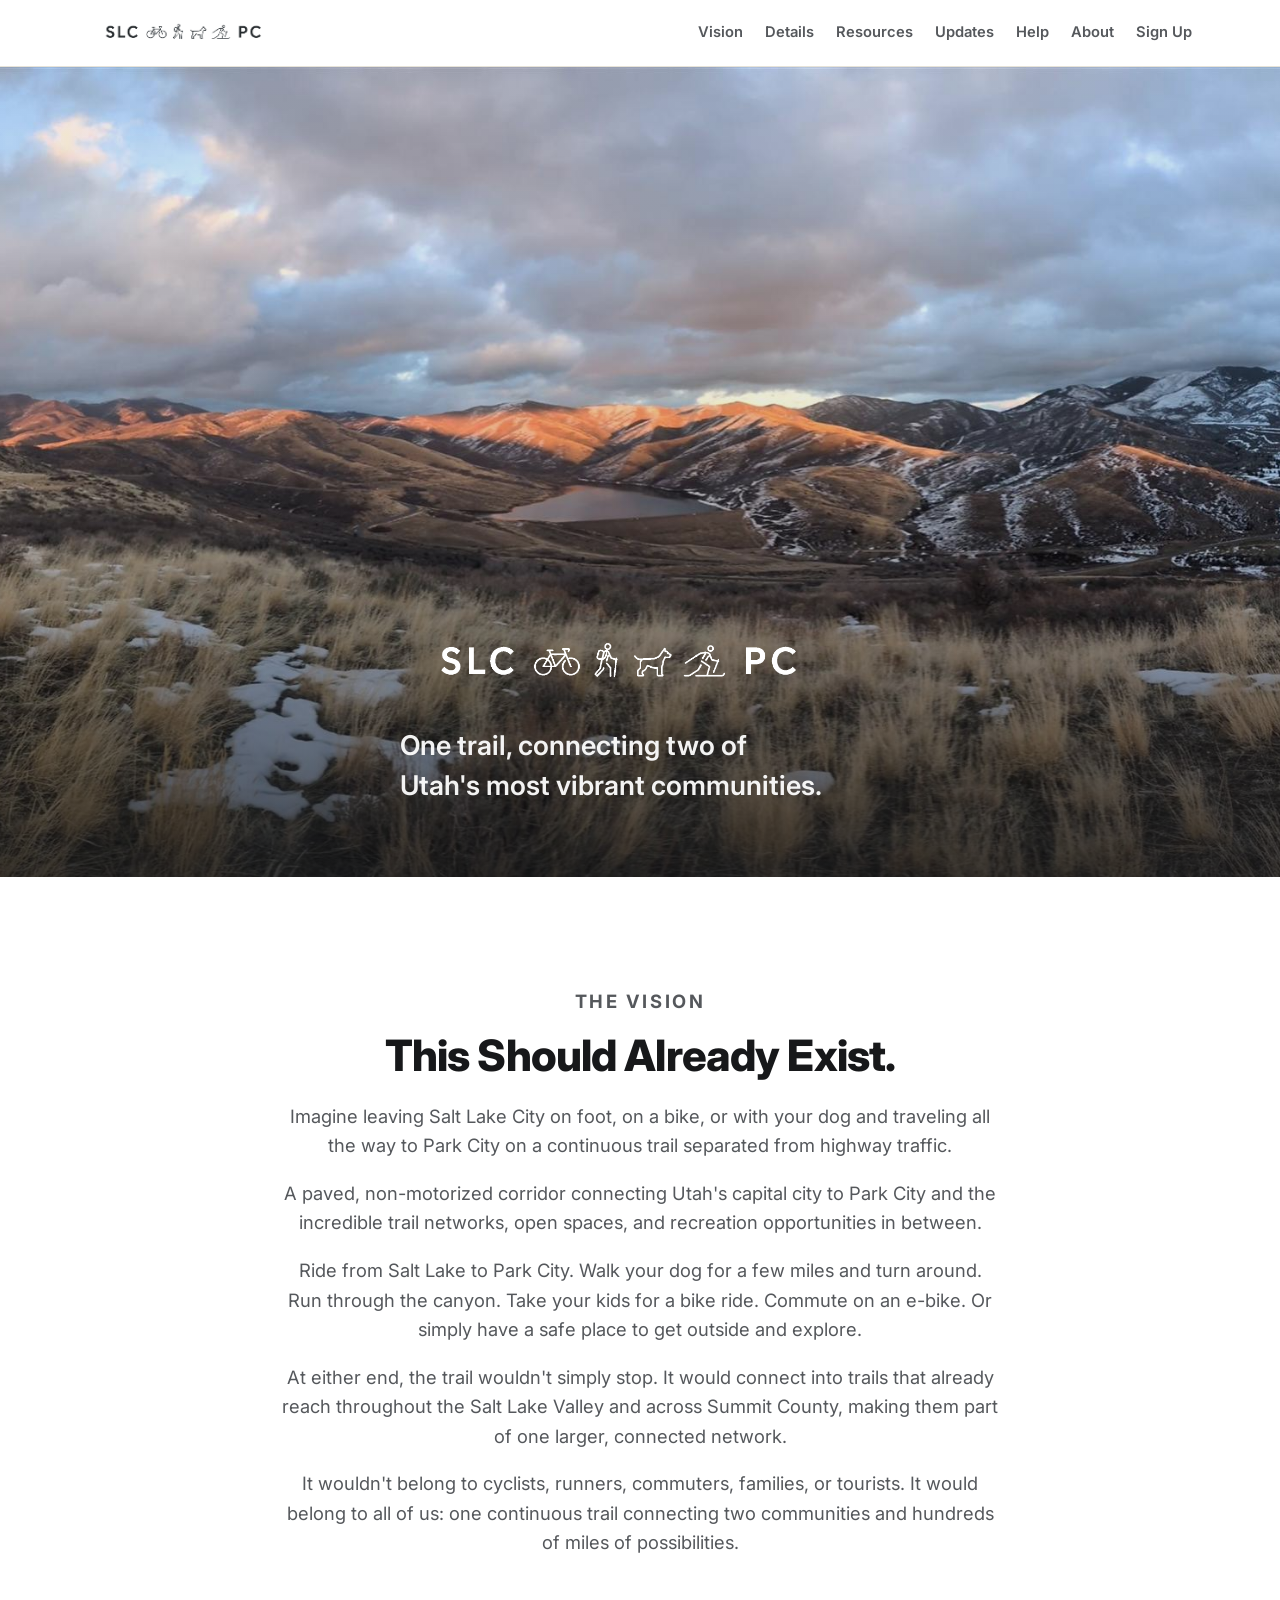
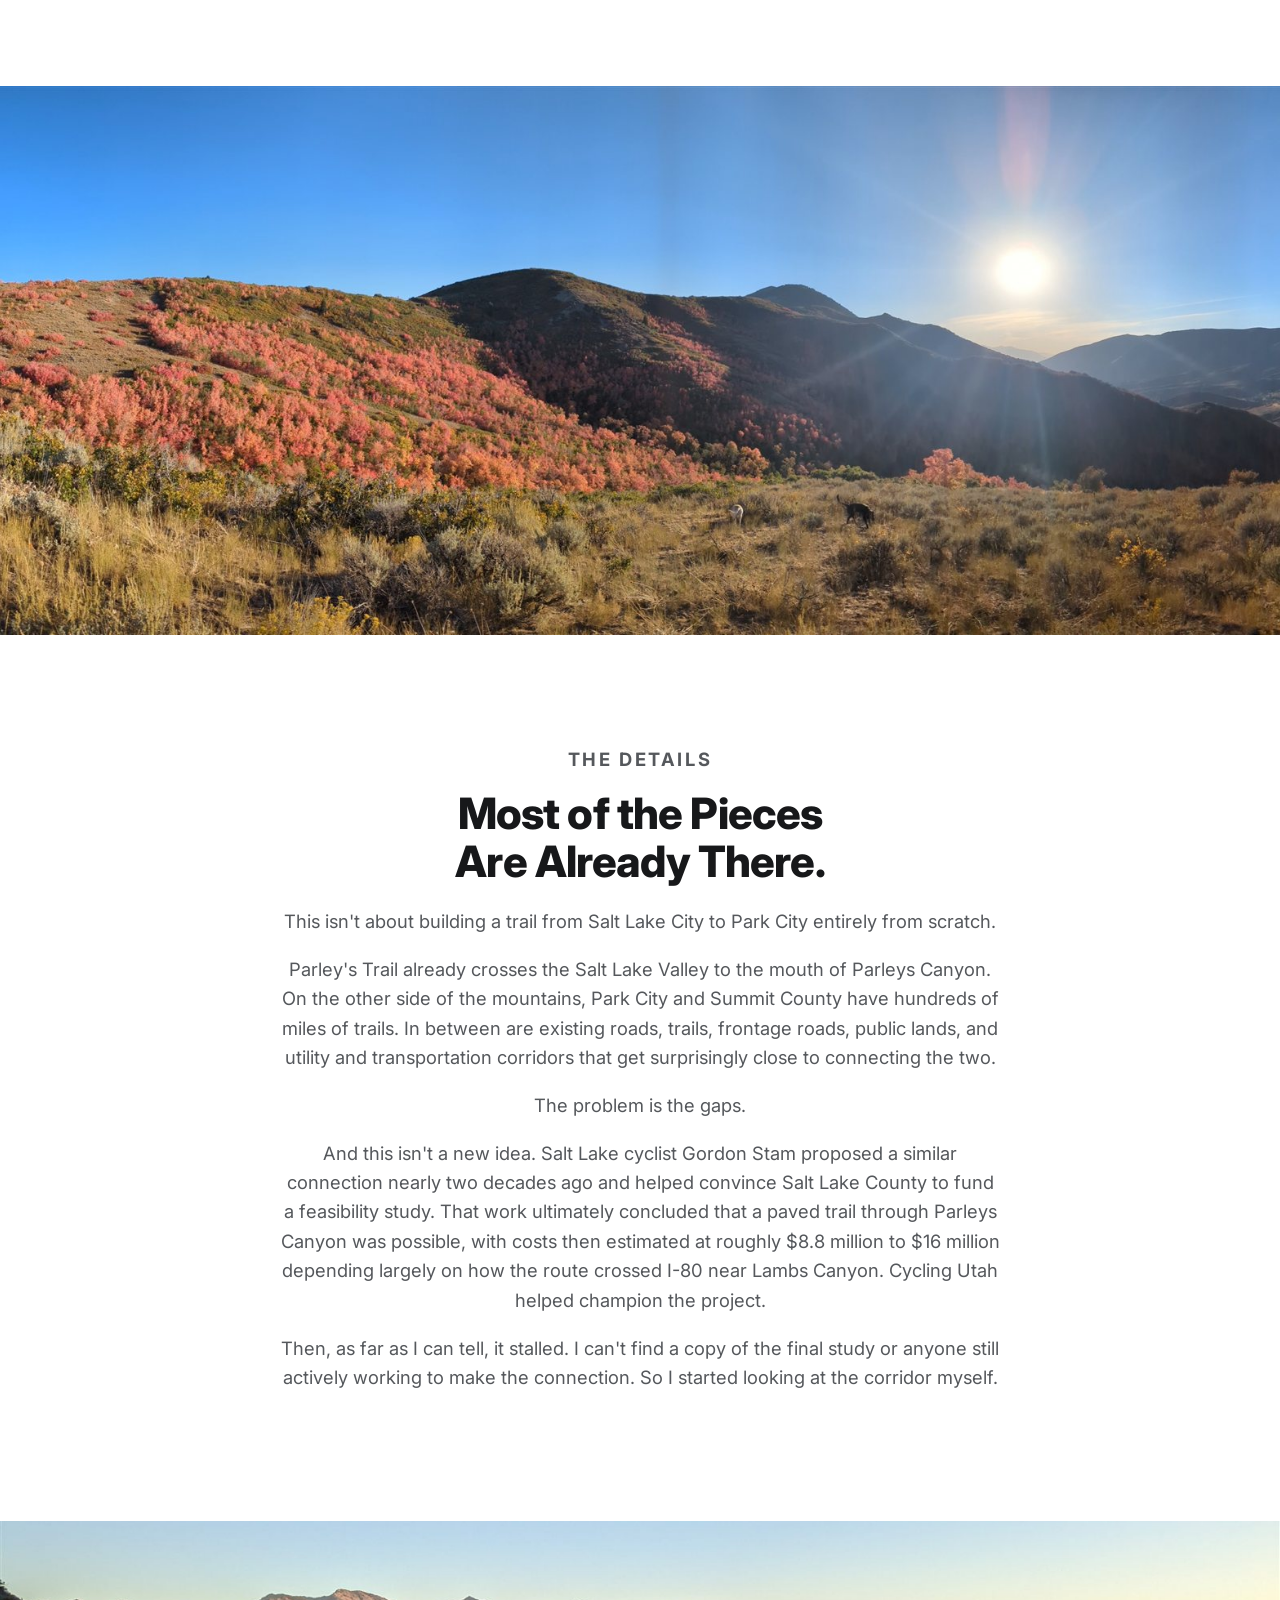
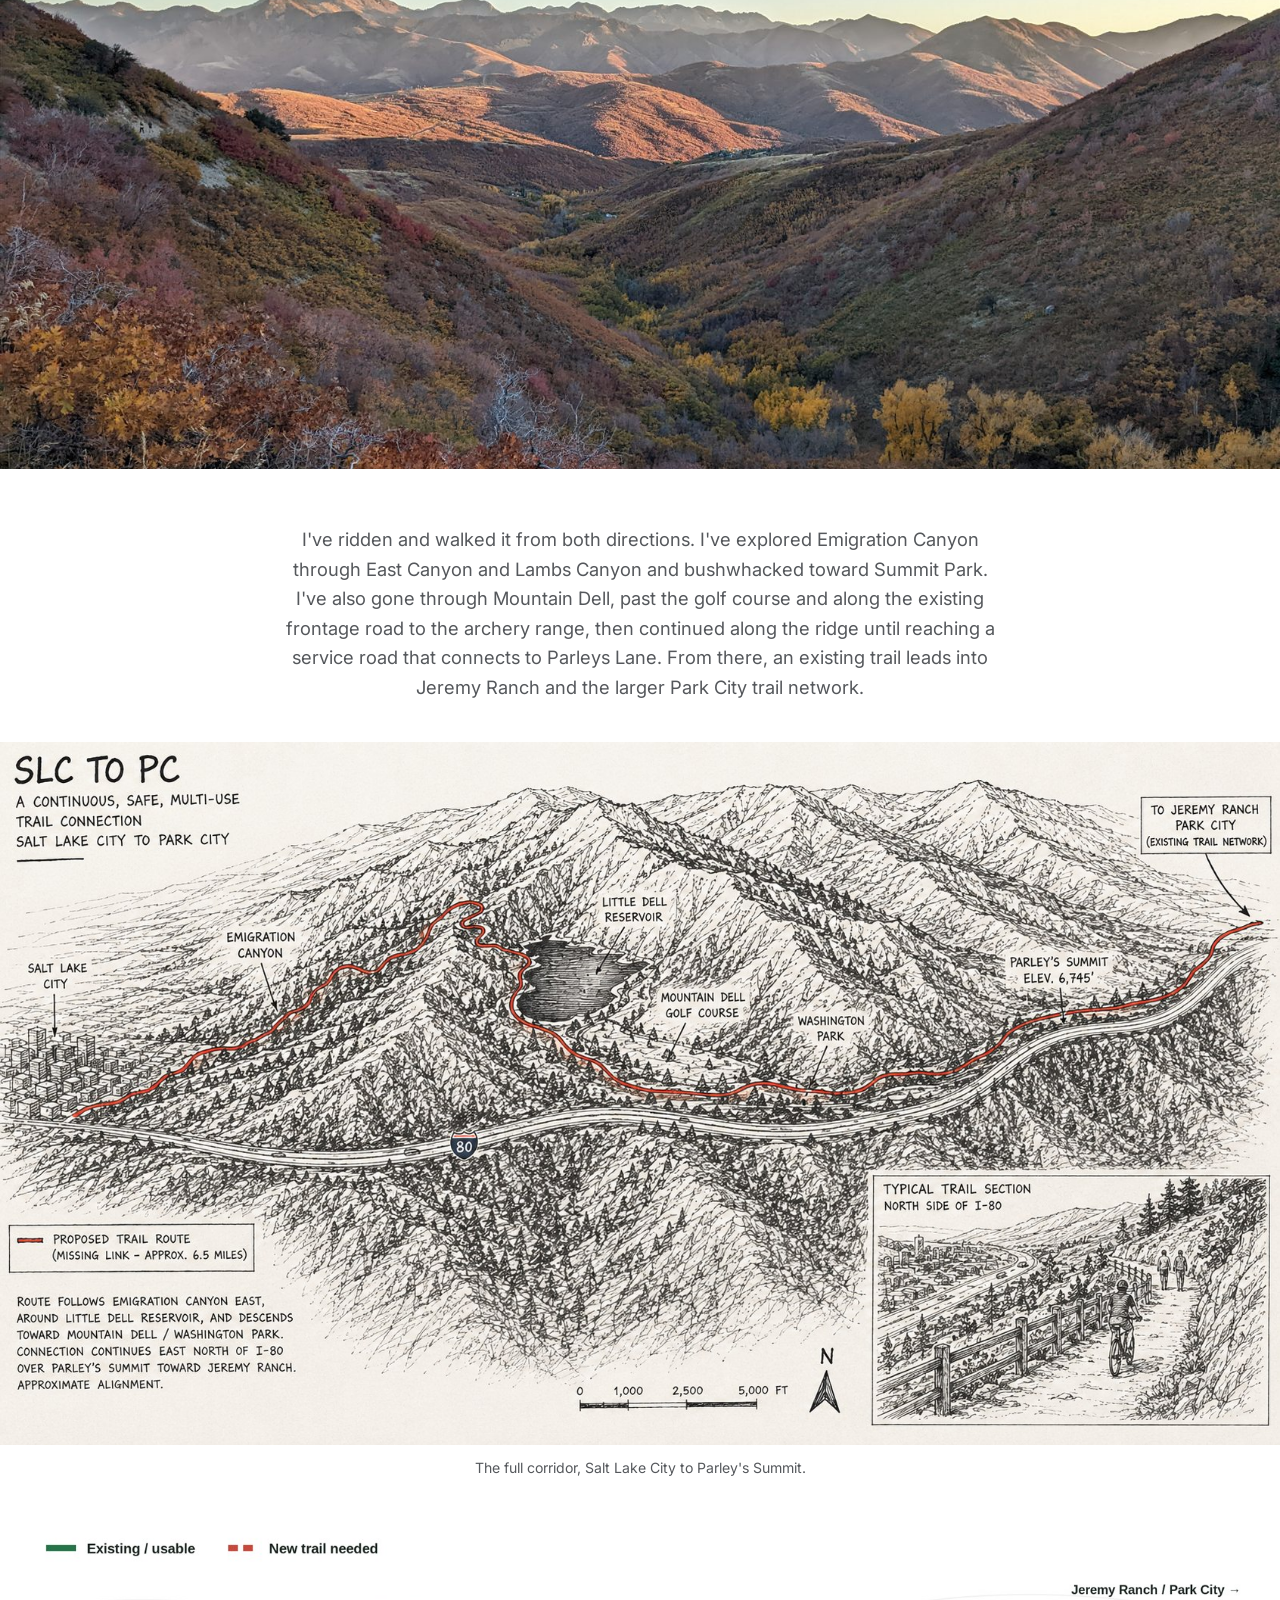
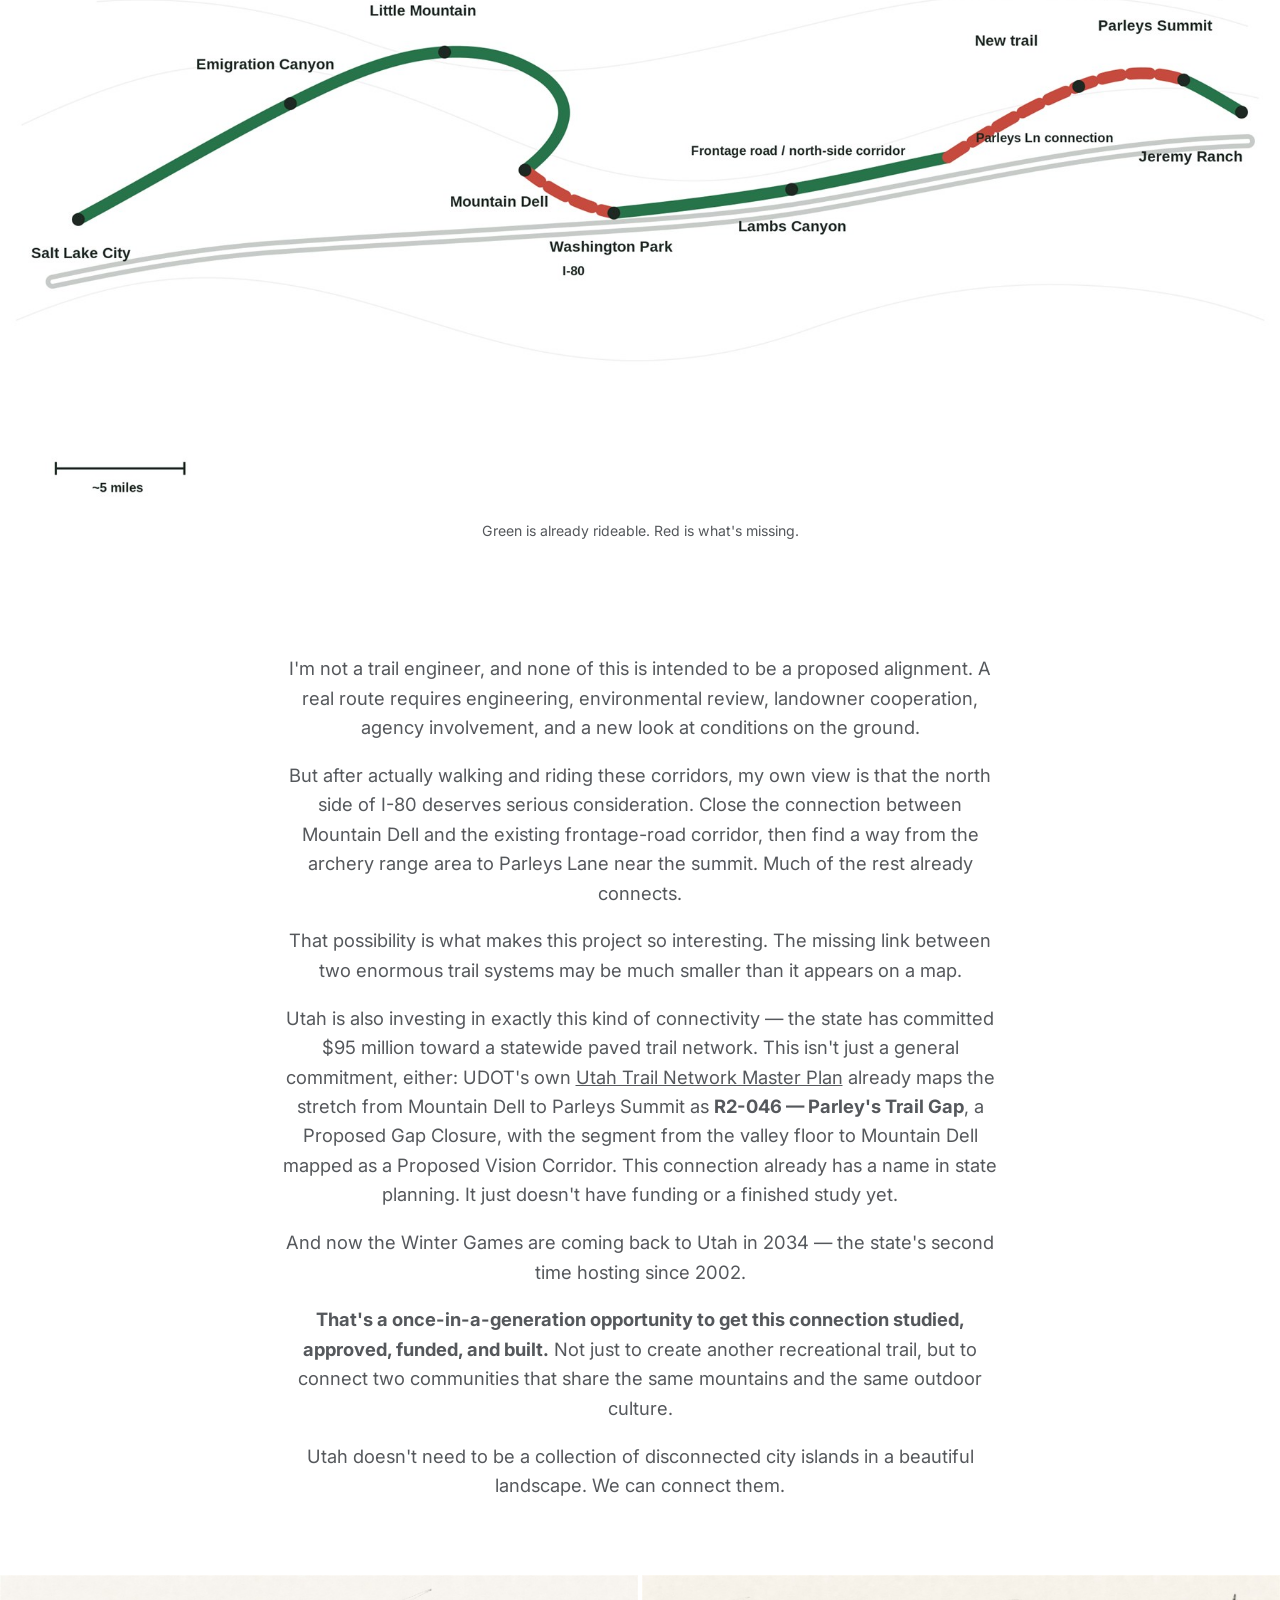
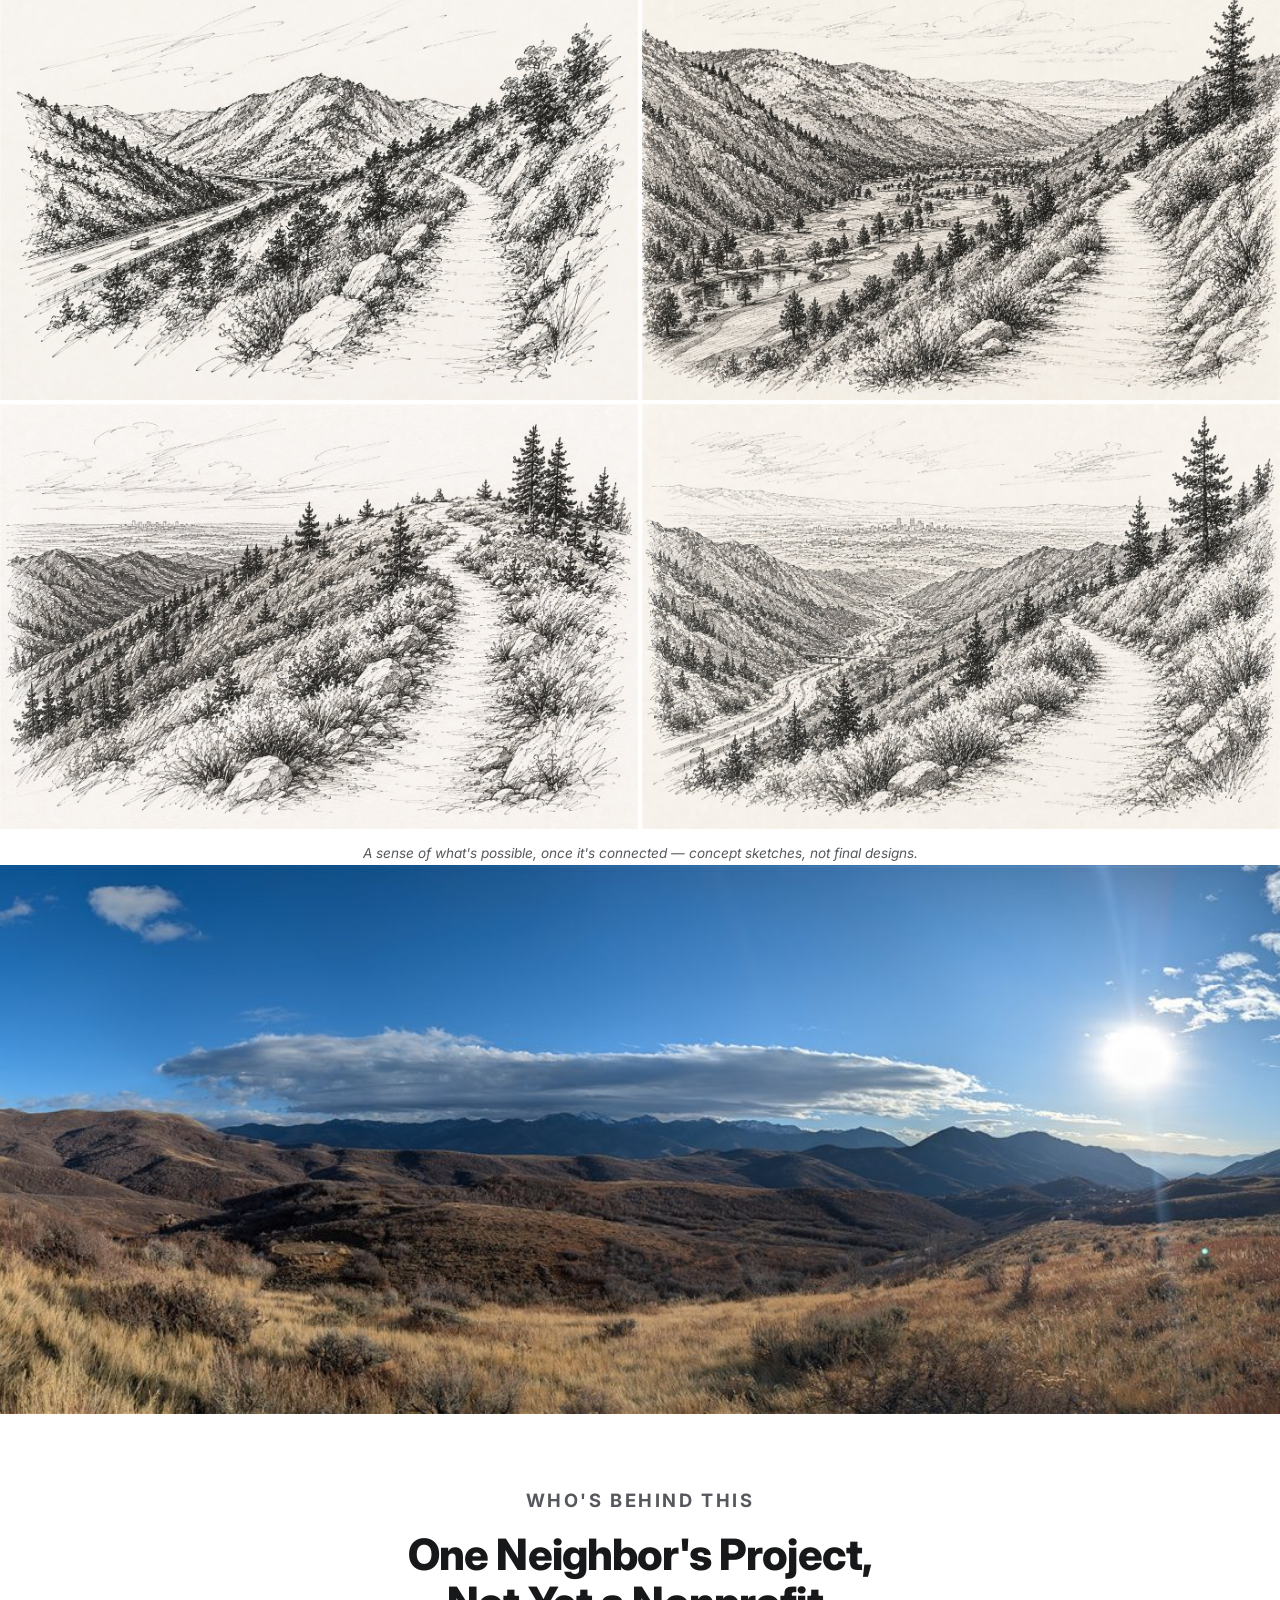
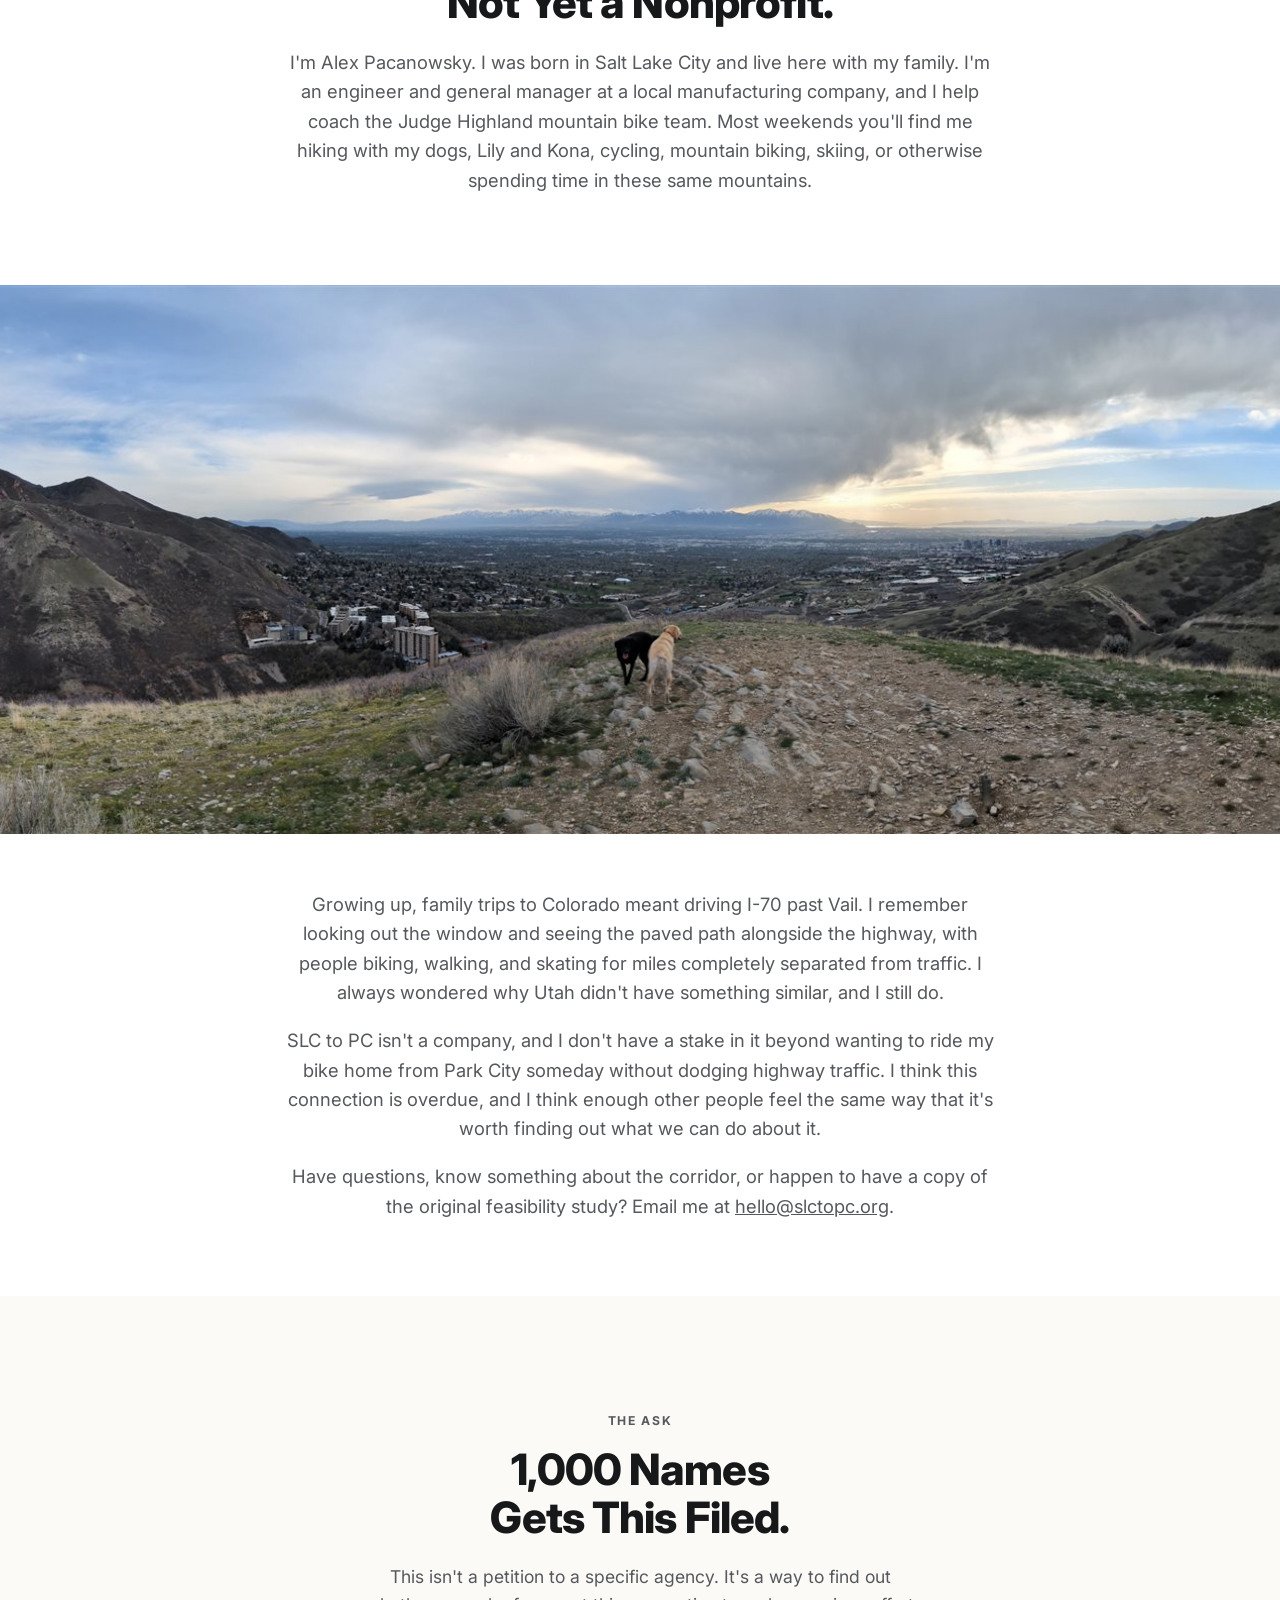
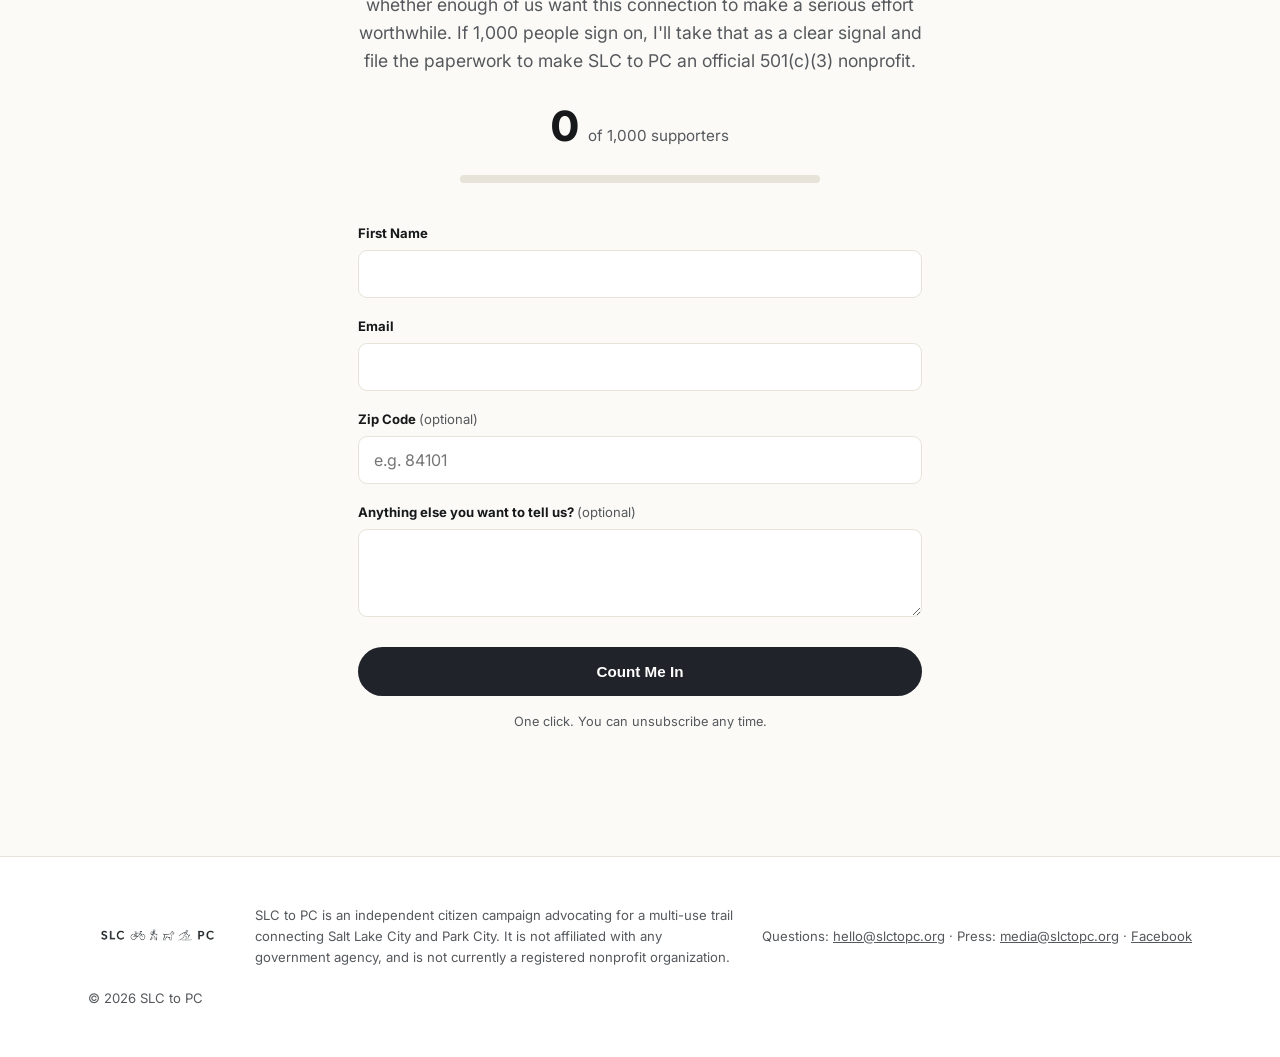
==== index.html @ 52673d56 "Add Resources, Updates, and How to Help pages; reference R2-046 gap closure Adds dedicated pages for" ====
<!DOCTYPE html>
<html lang="en">
<head>
<meta charset="UTF-8">
<meta name="viewport" content="width=device-width, initial-scale=1.0">
<title>SLC to PC | One Trail, Salt Lake to Park City</title>
<meta name="description" content="A citizen campaign for a continuous, non-motorized multi-use trail connecting Salt Lake City to Park City through the Wasatch. Sign on to show your support.">
<link rel="preconnect" href="https://fonts.googleapis.com">
<link rel="preconnect" href="https://fonts.gstatic.com" crossorigin>
<link href="https://fonts.googleapis.com/css2?family=Inter:wght@400;500;600;700;800;900&display=swap" rel="stylesheet">
<link rel="stylesheet" href="style.css">
<link rel="preload" as="image" href="assets/hero/hero-1.jpg">
</head>
<body>

<header class="site-header">
  <div class="container header-inner">
    <a class="brand-mark" href="#top">
      <img src="assets/brand/wordmark.png" alt="SLC to PC">
    </a>
    <nav class="main-nav">
      <a href="#vision">Vision</a>
      <a href="#details">Details</a>
      <a href="resources/">Resources</a>
      <a href="updates/">Updates</a>
      <a href="how-to-help/">Help</a>
      <a href="#about">About</a>
      <a href="#signup">Sign Up</a>
    </nav>
  </div>
</header>

<section class="hero" id="top">
  <div class="hero-bg" style="background-image:url('assets/hero/hero-1.jpg');" aria-hidden="true"></div>
  <div class="hero-scrim"></div>
  <div class="container hero-inner">
    <img class="hero-logo" src="assets/brand/wordmark-white.png" alt="SLC to PC">
    <h1>One trail, connecting two of Utah's most vibrant communities.</h1>
  </div>
</section>

<section class="section" id="vision">
  <div class="container">
    <div class="vision-copy">
      <p class="kicker text-center">The Vision</p>
      <h2>This Should Already Exist.</h2>
      <p>
        Imagine leaving Salt Lake City on foot, on a bike, or with your dog and traveling all the way to Park
        City on a continuous trail separated from highway traffic.
      </p>
      <p>
        A paved, non-motorized corridor connecting Utah's capital city to Park City and the incredible trail
        networks, open spaces, and recreation opportunities in between.
      </p>
      <p>
        Ride from Salt Lake to Park City. Walk your dog for a few miles and turn around. Run through the
        canyon. Take your kids for a bike ride. Commute on an e-bike. Or simply have a safe place to get
        outside and explore.
      </p>
      <p>
        At either end, the trail wouldn't simply stop. It would connect into trails that already reach
        throughout the Salt Lake Valley and across Summit County, making them part of one larger, connected
        network.
      </p>
      <p>
        It wouldn't belong to cyclists, runners, commuters, families, or tourists. It would belong to all of
        us: one continuous trail connecting two communities and hundreds of miles of possibilities.
      </p>
    </div>
  </div>
</section>

<div class="photo-break">
  <img loading="lazy" src="assets/hero/hero-2.jpg" alt="Autumn scrub oak lighting up a Wasatch ridge, dogs on the trail">
</div>

<section class="section" id="details">
  <div class="container">
    <div class="vision-copy">
      <p class="kicker text-center">The Details</p>
      <h2>Most of the Pieces Are Already There.</h2>
      <p>
        This isn't about building a trail from Salt Lake City to Park City entirely from scratch.
      </p>
      <p>
        Parley's Trail already crosses the Salt Lake Valley to the mouth of Parleys Canyon. On the other side
        of the mountains, Park City and Summit County have hundreds of miles of trails. In between are
        existing roads, trails, frontage roads, public lands, and utility and transportation corridors that
        get surprisingly close to connecting the two.
      </p>
      <p>
        The problem is the gaps.
      </p>
      <p>
        And this isn't a new idea. Salt Lake cyclist Gordon Stam proposed a similar connection nearly two
        decades ago and helped convince Salt Lake County to fund a feasibility study. That work ultimately
        concluded that a paved trail through Parleys Canyon was possible, with costs then estimated at roughly
        $8.8 million to $16 million depending largely on how the route crossed I-80 near Lambs Canyon. Cycling
        Utah helped champion the project.
      </p>
      <p>
        Then, as far as I can tell, it stalled. I can't find a copy of the final study or anyone still
        actively working to make the connection. So I started looking at the corridor myself.
      </p>
    </div>
  </div>
</section>

<div class="photo-break">
  <img loading="lazy" src="assets/gallery/gallery-2.jpg" alt="Golden-hour view down a Wasatch Back valley with hikers visible on a distant ridge trail">
</div>

<div class="essay-block">
  <div class="container">
    <div class="vision-copy">
      <p>
        I've ridden and walked it from both directions. I've explored Emigration Canyon through East Canyon
        and Lambs Canyon and bushwhacked toward Summit Park. I've also gone through Mountain Dell, past the
        golf course and along the existing frontage road to the archery range, then continued along the ridge
        until reaching a service road that connects to Parleys Lane. From there, an existing trail leads into
        Jeremy Ranch and the larger Park City trail network.
      </p>
    </div>
  </div>
  <figure class="map-figure">
    <img loading="lazy" src="assets/maps/map-overview.jpg" alt="Illustrated map of the SLC to Park City trail corridor, from Salt Lake City through Emigration Canyon, Little Dell Reservoir, and Mountain Dell to Parley's Summit">
    <figcaption>The full corridor, Salt Lake City to Parley's Summit.</figcaption>
  </figure>
  <figure class="map-figure">
    <img loading="lazy" src="assets/maps/map-route.jpg" alt="Simplified route map showing existing usable trail in green and the missing trail sections in red, from Mountain Dell through Washington Park and Lambs Canyon to the Parleys Lane connection near Jeremy Ranch">
    <figcaption>Green is already rideable. Red is what's missing.</figcaption>
  </figure>
</div>

<div class="essay-block">
  <div class="container">
    <div class="vision-copy">
      <p>
        I'm not a trail engineer, and none of this is intended to be a proposed alignment. A real route
        requires engineering, environmental review, landowner cooperation, agency involvement, and a new look
        at conditions on the ground.
      </p>
      <p>
        But after actually walking and riding these corridors, my own view is that the north side of I-80
        deserves serious consideration. Close the connection between Mountain Dell and the existing
        frontage-road corridor, then find a way from the archery range area to Parleys Lane near the summit.
        Much of the rest already connects.
      </p>
      <p>
        That possibility is what makes this project so interesting. The missing link between two enormous
        trail systems may be much smaller than it appears on a map.
      </p>
      <p>
        Utah is also investing in exactly this kind of connectivity — the state has committed $95 million
        toward a statewide paved trail network. This isn't just a general commitment, either: UDOT's own
        <a href="resources/">Utah Trail Network Master Plan</a> already maps the stretch from Mountain Dell to
        Parleys Summit as <strong>R2-046 — Parley's Trail Gap</strong>, a Proposed Gap Closure, with the segment
        from the valley floor to Mountain Dell mapped as a Proposed Vision Corridor. This connection already has
        a name in state planning. It just doesn't have funding or a finished study yet.
      </p>
      <p>
        And now the Winter Games are coming back to Utah in 2034 — the state's second time hosting since 2002.
      </p>
      <p>
        <strong>That's a once-in-a-generation opportunity to get this connection studied, approved, funded,
        and built.</strong> Not just to create another recreational trail, but to connect two communities that
        share the same mountains and the same outdoor culture.
      </p>
      <p>
        Utah doesn't need to be a collection of disconnected city islands in a beautiful landscape. We can
        connect them.
      </p>
    </div>
  </div>
</div>

<div class="vision-grid">
  <div class="vision-grid-item">
    <img loading="lazy" src="assets/vision/vision-1.jpg" alt="Illustrated concept sketch of a trail winding above the Parleys Canyon highway corridor">
  </div>
  <div class="vision-grid-item">
    <img loading="lazy" src="assets/vision/vision-2.jpg" alt="Illustrated concept sketch of a trail overlooking a meandering mountain valley">
  </div>
  <div class="vision-grid-item">
    <img loading="lazy" src="assets/vision/vision-3.jpg" alt="Illustrated concept sketch of a ridge trail with a trail cairn and the Salt Lake City skyline in the distance">
  </div>
  <div class="vision-grid-item">
    <img loading="lazy" src="assets/vision/vision-4.jpg" alt="Illustrated concept sketch of a trail descending toward the Salt Lake valley and highway below">
  </div>
</div>
<p class="grid-caption">A sense of what's possible, once it's connected — concept sketches, not final designs.</p>

<div class="photo-break">
  <img loading="lazy" src="assets/hero/hero-4.jpg" alt="Bright panorama of a sunlit desert ridge in the Wasatch Back">
</div>

<section class="section section-tight" id="about">
  <div class="container">
    <div class="vision-copy">
      <p class="kicker text-center">Who's Behind This</p>
      <h2>One Neighbor's Project, Not Yet a Nonprofit.</h2>
      <p>
        I'm Alex Pacanowsky. I was born in Salt Lake City and live here with my family. I'm an engineer and
        general manager at a local manufacturing company, and I help coach the Judge Highland mountain bike
        team. Most weekends you'll find me hiking with my dogs, Lily and Kona, cycling, mountain biking,
        skiing, or otherwise spending time in these same mountains.
      </p>
    </div>
  </div>
</section>

<div class="photo-break">
  <img loading="lazy" src="assets/hero/hero-3.jpg" alt="Alex hiking a Salt Lake valley overlook with his two dogs, Lily and Kona">
</div>

<div class="essay-block">
  <div class="container">
    <div class="vision-copy">
      <p>
        Growing up, family trips to Colorado meant driving I-70 past Vail. I remember looking out the window
        and seeing the paved path alongside the highway, with people biking, walking, and skating for miles
        completely separated from traffic. I always wondered why Utah didn't have something similar, and I
        still do.
      </p>
      <p>
        SLC to PC isn't a company, and I don't have a stake in it beyond wanting to ride my bike home from
        Park City someday without dodging highway traffic. I think this connection is overdue, and I think
        enough other people feel the same way that it's worth finding out what we can do about it.
      </p>
      <p>
        Have questions, know something about the corridor, or happen to have a copy of the original
        feasibility study? Email me at
        <a href="mailto:hello@slctopc.org">hello@slctopc.org</a>.
      </p>
    </div>
  </div>
</div>

<section class="section signup-section" id="signup">
  <div class="container signup-inner">
    <p class="kicker text-center">The Ask</p>
    <h2>1,000 Names Gets This Filed.</h2>
    <p class="section-intro text-center">
      This isn't a petition to a specific agency. It's a way to find out whether enough of us want this
      connection to make a serious effort worthwhile. If 1,000 people sign on, I'll take that as a clear
      signal and file the paperwork to make SLC to PC an official 501(c)(3) nonprofit.
    </p>
    <div class="counter-block">
      <div class="counter-row">
        <span class="counter-number" id="supporterCount">0</span>
        <span class="counter-of">of 1,000 supporters</span>
      </div>
      <div class="progress-track">
        <div class="progress-fill" id="supporterProgress" style="width: 0%;"></div>
      </div>
    </div>

    <form class="signup-form" id="signupForm">
      <div id="signupFormFields">
        <div class="form-field">
          <label for="su-first">First Name</label>
          <input type="text" id="su-first" name="first_name" required>
        </div>
        <div class="form-field">
          <label for="su-email">Email</label>
          <input type="email" id="su-email" name="email" required>
        </div>
        <div class="form-field">
          <label for="su-zip">Zip Code <span style="font-weight:400;color:var(--ink-soft);">(optional)</span></label>
          <input type="text" id="su-zip" name="zip" inputmode="numeric" placeholder="e.g. 84101">
        </div>
        <div class="form-field">
          <label for="su-notes">Anything else you want to tell us? <span style="font-weight:400;color:var(--ink-soft);">(optional)</span></label>
          <textarea id="su-notes" name="notes" rows="3"></textarea>
        </div>
        <button type="submit" class="btn btn-primary signup-submit">Count Me In</button>
        <p class="form-microcopy">One click. You can unsubscribe any time.</p>
      </div>

      <div class="signup-success" id="signupSuccess">
        <svg viewBox="0 0 24 24" fill="none" stroke="currentColor" stroke-width="1.6" stroke-linecap="round" stroke-linejoin="round"><circle cx="12" cy="12" r="9.25"/><path d="M8 12.4l2.6 2.6 5.6-5.6"/></svg>
        <h3>You're counted in.</h3>
        <p>Thanks for backing this. We'll keep you posted as this moves forward.</p>
      </div>
    </form>
  </div>
</section>

<footer class="site-footer">
  <div class="container footer-inner">
    <img src="assets/brand/wordmark.png" alt="SLC to PC">
    <p class="footer-note">
      SLC to PC is an independent citizen campaign advocating for a multi-use trail connecting Salt Lake City
      and Park City. It is not affiliated with any government agency, and is not currently a registered
      nonprofit organization.
    </p>
    <p class="footer-note">
      Questions: <a href="mailto:hello@slctopc.org">hello@slctopc.org</a> &middot;
      Press: <a href="mailto:media@slctopc.org">media@slctopc.org</a> &middot;
      <a href="https://www.facebook.com/profile.php?id=61593355064266" target="_blank" rel="noopener">Facebook</a>
    </p>
    <p class="footer-note">&copy; <span id="year"></span> SLC to PC</p>
  </div>
</footer>

<script src="script.js"></script>
</body>
</html>
---- style.css ----
:root {
  --charcoal: #20242a;
  --olive: #4b5a33;
  --slate: #4c6478;
  --rust: #c1502c;
  --tan: #c9a876;
  --white: #ffffff;
  --paper: #fbfaf7;
  --border: #e7e3d8;
  --ink: #17181a;
  --ink-soft: #55585c;
}

* { box-sizing: border-box; }

body {
  margin: 0;
  font-family: "Inter", -apple-system, BlinkMacSystemFont, "Segoe UI", Roboto, Helvetica, Arial, sans-serif;
  color: var(--ink);
  background: var(--white);
  line-height: 1.6;
  -webkit-font-smoothing: antialiased;
  font-size: 17px;
}

.container { max-width: 1160px; margin: 0 auto; padding: 0 28px; }
.container-narrow { max-width: 760px; margin: 0 auto; padding: 0 28px; }

h1, h2, h3 {
  font-family: inherit;
  font-weight: 800;
  line-height: 1.1;
  letter-spacing: -0.02em;
  color: var(--ink);
  margin: 0 0 0.5em;
  text-wrap: balance;
}
h2 { font-size: clamp(1.9rem, 3.6vw, 2.7rem); }
p { margin: 0 0 1em; color: var(--ink-soft); }
a { color: inherit; }

.kicker {
  display: inline-flex; align-items: center; gap: 10px;
  text-transform: uppercase; letter-spacing: 0.14em; font-size: 0.76rem; font-weight: 700;
  color: var(--ink-soft); margin: 0 0 16px;
}

.section { padding: 110px 0; }
.section-tight { padding: 72px 0; }
.section-intro { color: var(--ink-soft); max-width: 620px; font-size: 1.1rem; }
.text-center { text-align: center; margin-left: auto; margin-right: auto; }

.btn {
  display: inline-flex; align-items: center; gap: 8px;
  padding: 16px 32px; border-radius: 999px;
  font-weight: 700; font-size: 0.95rem;
  text-decoration: none; border: none; cursor: pointer;
  transition: transform 0.2s ease, background 0.2s ease;
}
.btn-primary { background: var(--charcoal); color: #fff; }
.btn-primary:hover { background: #000; transform: translateY(-2px); }
.btn-outline { background: transparent; color: var(--ink); border: 1.5px solid var(--ink); }
.btn-outline:hover { background: var(--ink); color: #fff; }
.btn-sm { padding: 11px 22px; font-size: 0.85rem; }

/* ---------- Header ---------- */
.site-header {
  position: sticky; top: 0; z-index: 100;
  background: rgba(255,255,255,0.94);
  backdrop-filter: blur(10px);
  border-bottom: 1px solid var(--border);
}
.header-inner { display: flex; align-items: center; justify-content: space-between; flex-wrap: wrap; row-gap: 8px; padding-top: 18px; padding-bottom: 18px; gap: 24px; }
.brand-mark img { height: 30px; width: auto; display: block; }
.main-nav { display: flex; align-items: center; flex-wrap: wrap; gap: 22px; font-size: 0.92rem; font-weight: 600; }
.main-nav a { text-decoration: none; color: var(--ink-soft); }
.main-nav a:hover, .main-nav a.is-active { color: var(--ink); }

/* ---------- Hero ---------- */
.hero {
  position: relative;
  min-height: 90vh;
  display: flex;
  align-items: flex-end;
  overflow: hidden;
  isolation: isolate;
  background: var(--charcoal);
  color: #fff;
  padding-bottom: 72px;
}
.hero-bg {
  position: absolute; inset: 0; z-index: -2;
  background-size: cover; background-position: center;
}
.hero-scrim {
  position: absolute; inset: 0; z-index: -1;
  background: linear-gradient(180deg, rgba(23,24,26,0.05) 0%, rgba(23,24,26,0.1) 55%, rgba(23,24,26,0.72) 100%);
}
.hero-inner { position: relative; max-width: 640px; }
.hero-logo { display: block; width: min(440px, 78vw); height: auto; margin: 0 0 28px; }
.hero h1 {
  color: rgba(255,255,255,0.94); font-weight: 600; letter-spacing: 0;
  font-size: clamp(1.25rem, 3vw, 1.7rem); line-height: 1.45; max-width: 480px; margin: 0;
}

/* ---------- Vision / essay copy (plain text, no boxes) ---------- */
.vision-copy { max-width: 720px; margin: 0 auto; text-align: center; }
.vision-copy p { font-size: 1.15rem; color: var(--ink-soft); }
.essay-block { padding: 56px 0; }

/* ---------- Full-bleed photo break ---------- */
.photo-break { width: 100%; aspect-ratio: 21 / 9; overflow: hidden; }
.photo-break img { width: 100%; height: 100%; object-fit: cover; display: block; }

/* ---------- Signup ---------- */
.signup-section { background: var(--paper); }
.signup-inner { max-width: 620px; margin: 0 auto; text-align: center; }
.counter-block { margin: 8px 0 40px; }
.counter-row { display: flex; align-items: baseline; justify-content: center; gap: 10px; }
.counter-number { font-size: 2.6rem; font-weight: 800; color: var(--ink); letter-spacing: -0.02em; }
.counter-of { color: var(--ink-soft); font-size: 0.95rem; }
.progress-track {
  max-width: 360px; height: 8px; margin: 16px auto 0;
  background: var(--border); border-radius: 999px; overflow: hidden;
}
.progress-fill { height: 100%; background: var(--charcoal); border-radius: 999px; transition: width 0.6s ease; }

.signup-form { text-align: left; margin-top: 40px; }
.form-field { display: flex; flex-direction: column; margin-bottom: 18px; }
.form-field label { font-size: 0.82rem; font-weight: 700; color: var(--ink); margin-bottom: 6px; }
.form-field input, .form-field select, .form-field textarea {
  border: 1.5px solid var(--border); border-radius: 9px; padding: 13px 15px;
  font-size: 1rem; font-family: inherit; background: #fff; color: var(--ink);
}
.form-field textarea { resize: vertical; }
.form-field input:focus, .form-field select:focus, .form-field textarea:focus { outline: none; border-color: var(--ink); }

.signup-submit { width: 100%; justify-content: center; margin-top: 12px; }
.form-microcopy { margin-top: 16px; font-size: 0.8rem; color: var(--ink-soft); text-align: center; }

.signup-success { display: none; text-align: center; padding: 30px 0; }
.signup-success.is-visible { display: block; }
.signup-success svg { width: 46px; height: 46px; color: var(--ink); margin-bottom: 16px; }

/* ---------- Map figures (full-bleed, matches photo-break) ---------- */
.map-figure { width: 100%; margin: 40px 0 0; }
.map-figure img { width: 100%; height: auto; display: block; }
.map-figure figcaption {
  margin-top: 12px; padding: 0 28px; max-width: 700px; margin-left: auto; margin-right: auto;
  font-size: 0.88rem; color: var(--ink-soft); text-align: center;
}
.map-figure + .map-figure { margin-top: 48px; }

/* ---------- Vision sketch grid ---------- */
.vision-grid {
  display: grid; grid-template-columns: 1fr 1fr;
  gap: 4px;
}
.vision-grid-item { aspect-ratio: 3 / 2; overflow: hidden; background: var(--paper); }
.vision-grid-item img { width: 100%; height: 100%; object-fit: cover; display: block; }
.grid-caption {
  text-align: center; font-size: 0.85rem; font-style: italic; color: var(--ink-soft);
  padding: 14px 28px 0; margin: 0;
}

/* ---------- Resource links ---------- */
.resource-list {
  list-style: none; margin: 40px auto 0; padding: 0;
  max-width: 640px;
}
.resource-list li { border-top: 1px solid var(--border); padding: 22px 4px; text-align: left; }
.resource-list li:last-child { border-bottom: 1px solid var(--border); }
.resource-list a {
  display: inline-flex; align-items: center; gap: 8px;
  font-size: 1.05rem; font-weight: 700; color: var(--ink);
  text-decoration: none;
}
.resource-list a:hover { color: var(--rust); }
.resource-list a svg { width: 15px; height: 15px; color: var(--rust); flex-shrink: 0; }
.resource-list li p { margin: 6px 0 0; font-size: 0.92rem; }

/* ---------- Subpage header (Resources / Updates / Help) ---------- */
.page-header { padding-top: 64px; }
.page-header h1 { font-size: clamp(1.9rem, 3.6vw, 2.7rem); }

/* ---------- Updates list ---------- */
.update-list { max-width: 720px; margin: 48px auto 0; text-align: left; }
.update-entry { padding: 40px 0; border-top: 1px solid var(--border); }
.update-entry:last-child { padding-bottom: 0; }
.update-entry time {
  display: block; font-size: 0.8rem; font-weight: 700; text-transform: uppercase;
  letter-spacing: 0.08em; color: var(--ink-soft); margin-bottom: 10px;
}
.update-entry h2 { font-size: 1.5rem; margin-bottom: 0.6em; }
.update-entry p { font-size: 1.05rem; }
.update-entry .source-note { font-size: 0.85rem; color: var(--ink-soft); }

/* ---------- Contact / help list ---------- */
.contact-list { max-width: 720px; margin: 48px auto 0; text-align: left; }
.contact-card { padding: 26px 0; border-top: 1px solid var(--border); }
.contact-card:last-child { border-bottom: 1px solid var(--border); }
.contact-card h3 { font-size: 1.1rem; margin: 0 0 4px; }
.contact-card .role { font-size: 0.85rem; font-weight: 600; color: var(--rust); text-transform: uppercase; letter-spacing: 0.04em; margin: 0 0 10px; }
.contact-card p { font-size: 0.98rem; margin: 0 0 8px; }
.contact-card p:last-child { margin-bottom: 0; }
.contact-card a { color: var(--ink); font-weight: 600; }

/* ---------- Callout (e.g. "Cyclists Vote") ---------- */
.callout {
  max-width: 640px; margin: 56px auto; padding: 36px 32px;
  border: 1.5px solid var(--rust); border-radius: 14px; text-align: center;
}
.callout .callout-line {
  font-size: clamp(1.5rem, 3.2vw, 2rem); font-weight: 800; letter-spacing: -0.01em;
  color: var(--rust); margin: 0 0 10px;
}
.callout p { margin: 0; color: var(--ink-soft); }

/* ---------- Footer ---------- */
.site-footer { padding: 48px 0; border-top: 1px solid var(--border); }
.footer-inner { display: flex; align-items: center; justify-content: space-between; flex-wrap: wrap; gap: 20px; }
.footer-inner img { height: 22px; width: auto; }
.footer-note { font-size: 0.82rem; color: var(--ink-soft); max-width: 480px; margin: 0; }

.reveal { opacity: 0; transform: translateY(26px); transition: opacity 0.7s cubic-bezier(.2,.7,.2,1), transform 0.7s cubic-bezier(.2,.7,.2,1); }
.reveal.is-visible { opacity: 1; transform: translateY(0); }

@media (max-width: 900px) {
  .vision-grid { grid-template-columns: 1fr; }
}
@media (max-width: 640px) {
  .section { padding: 72px 0; }
  .hero { min-height: 68vh; padding-bottom: 48px; }
  .header-inner { flex-wrap: wrap; row-gap: 4px; padding-top: 14px; padding-bottom: 14px; }
  .brand-mark img { height: 19px; }
  .main-nav { gap: 10px; font-size: 0.76rem; }
}
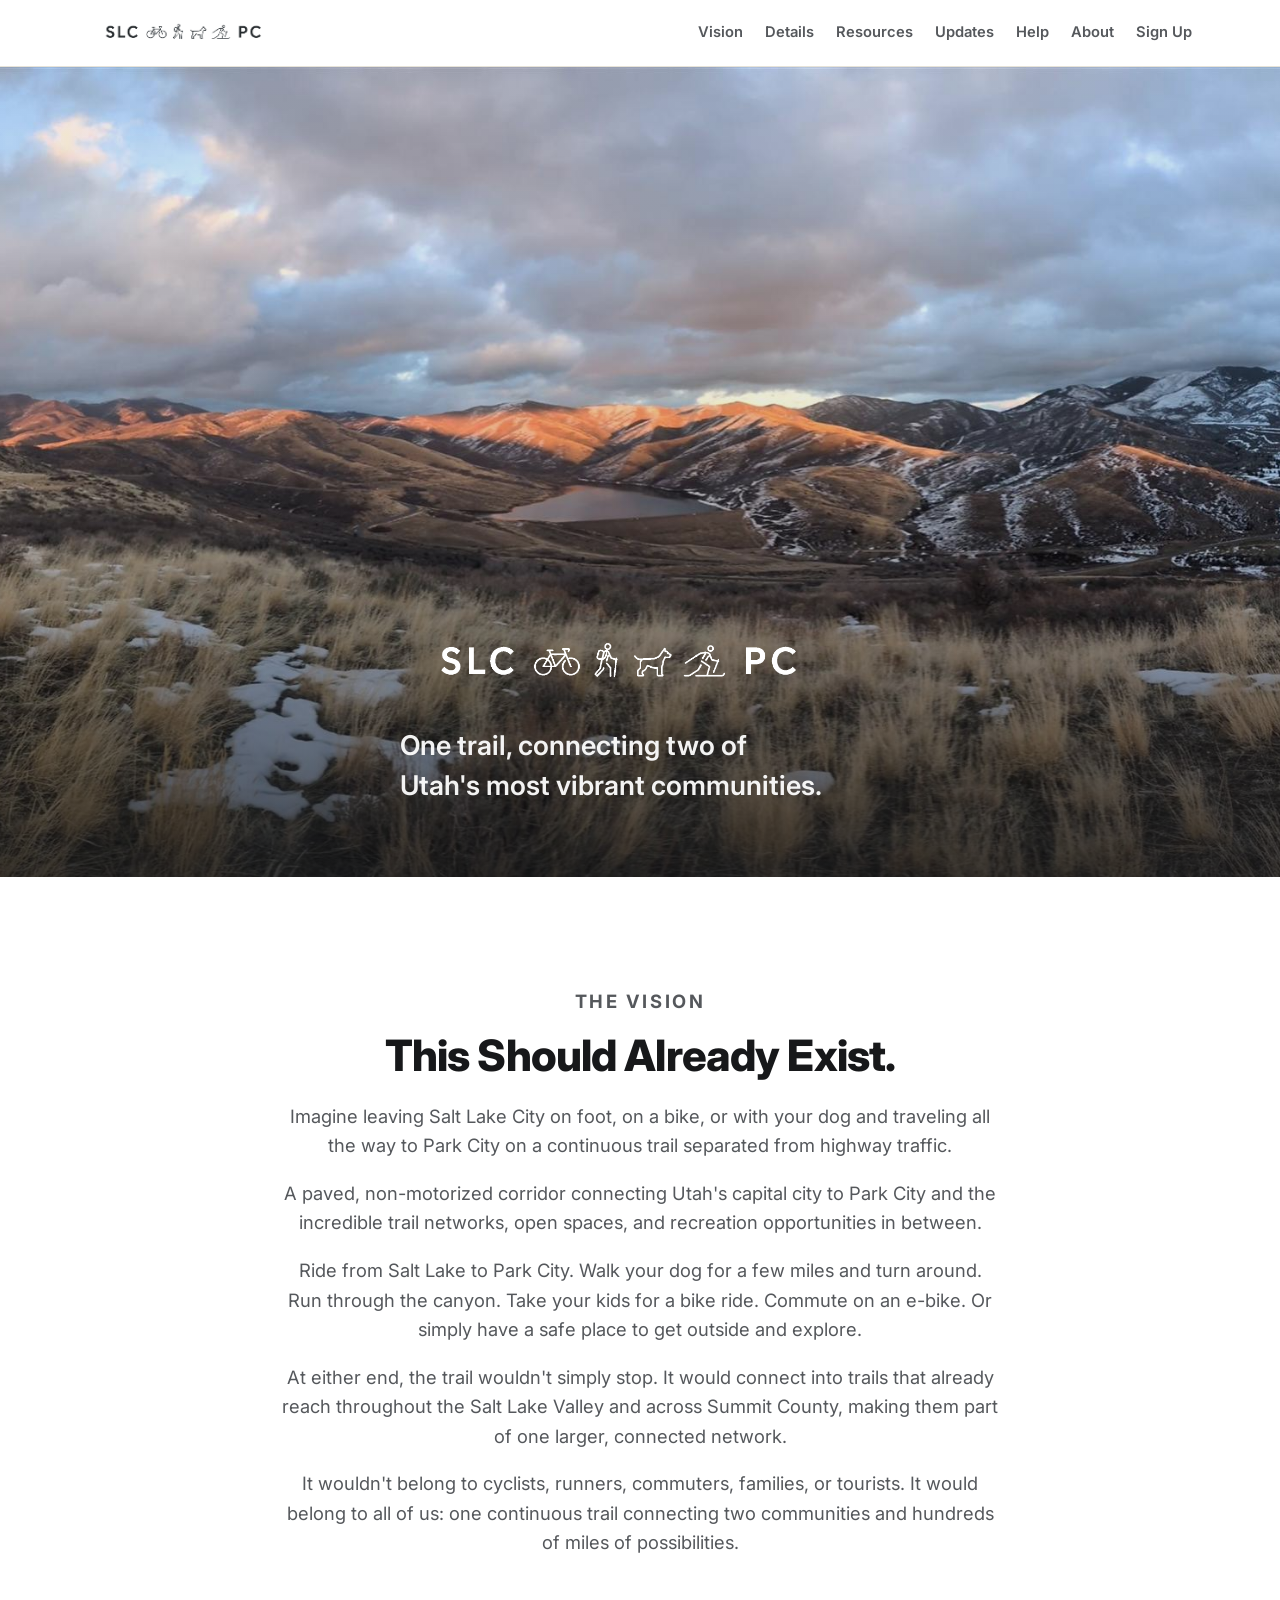
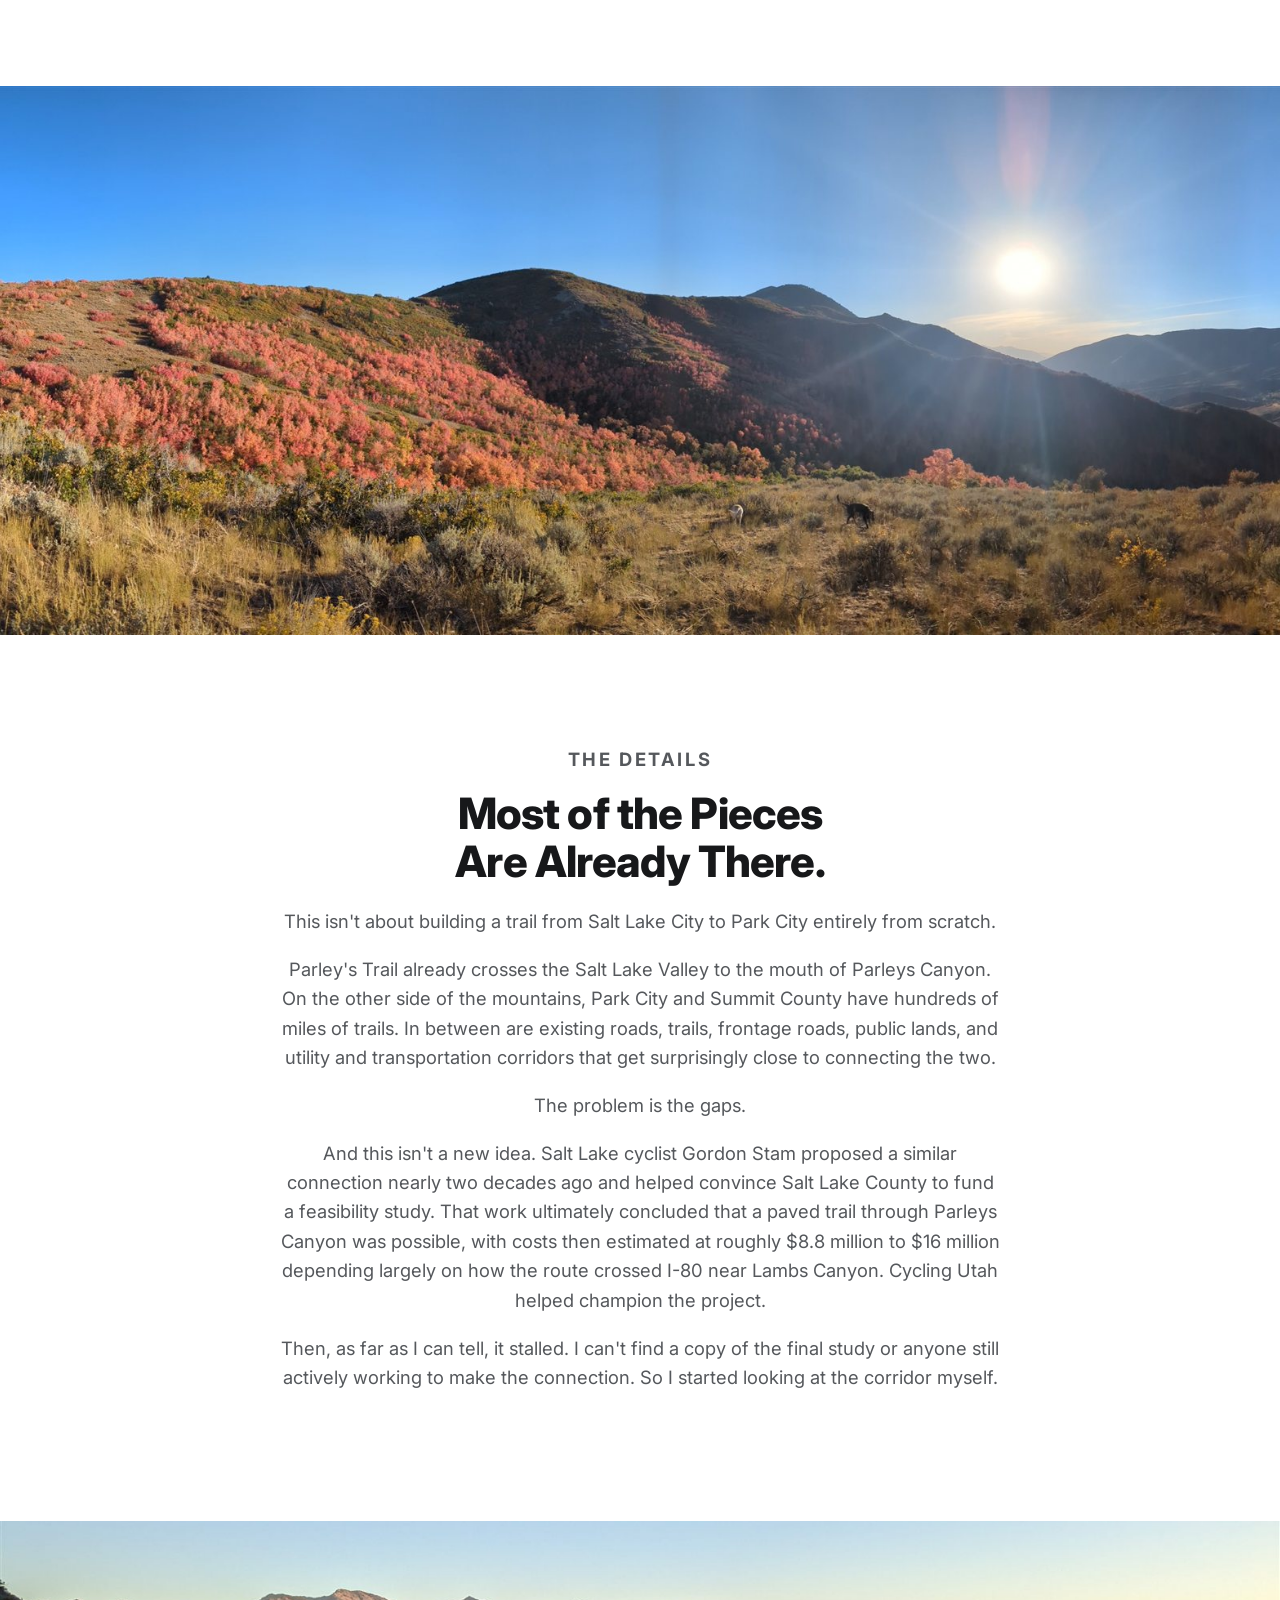
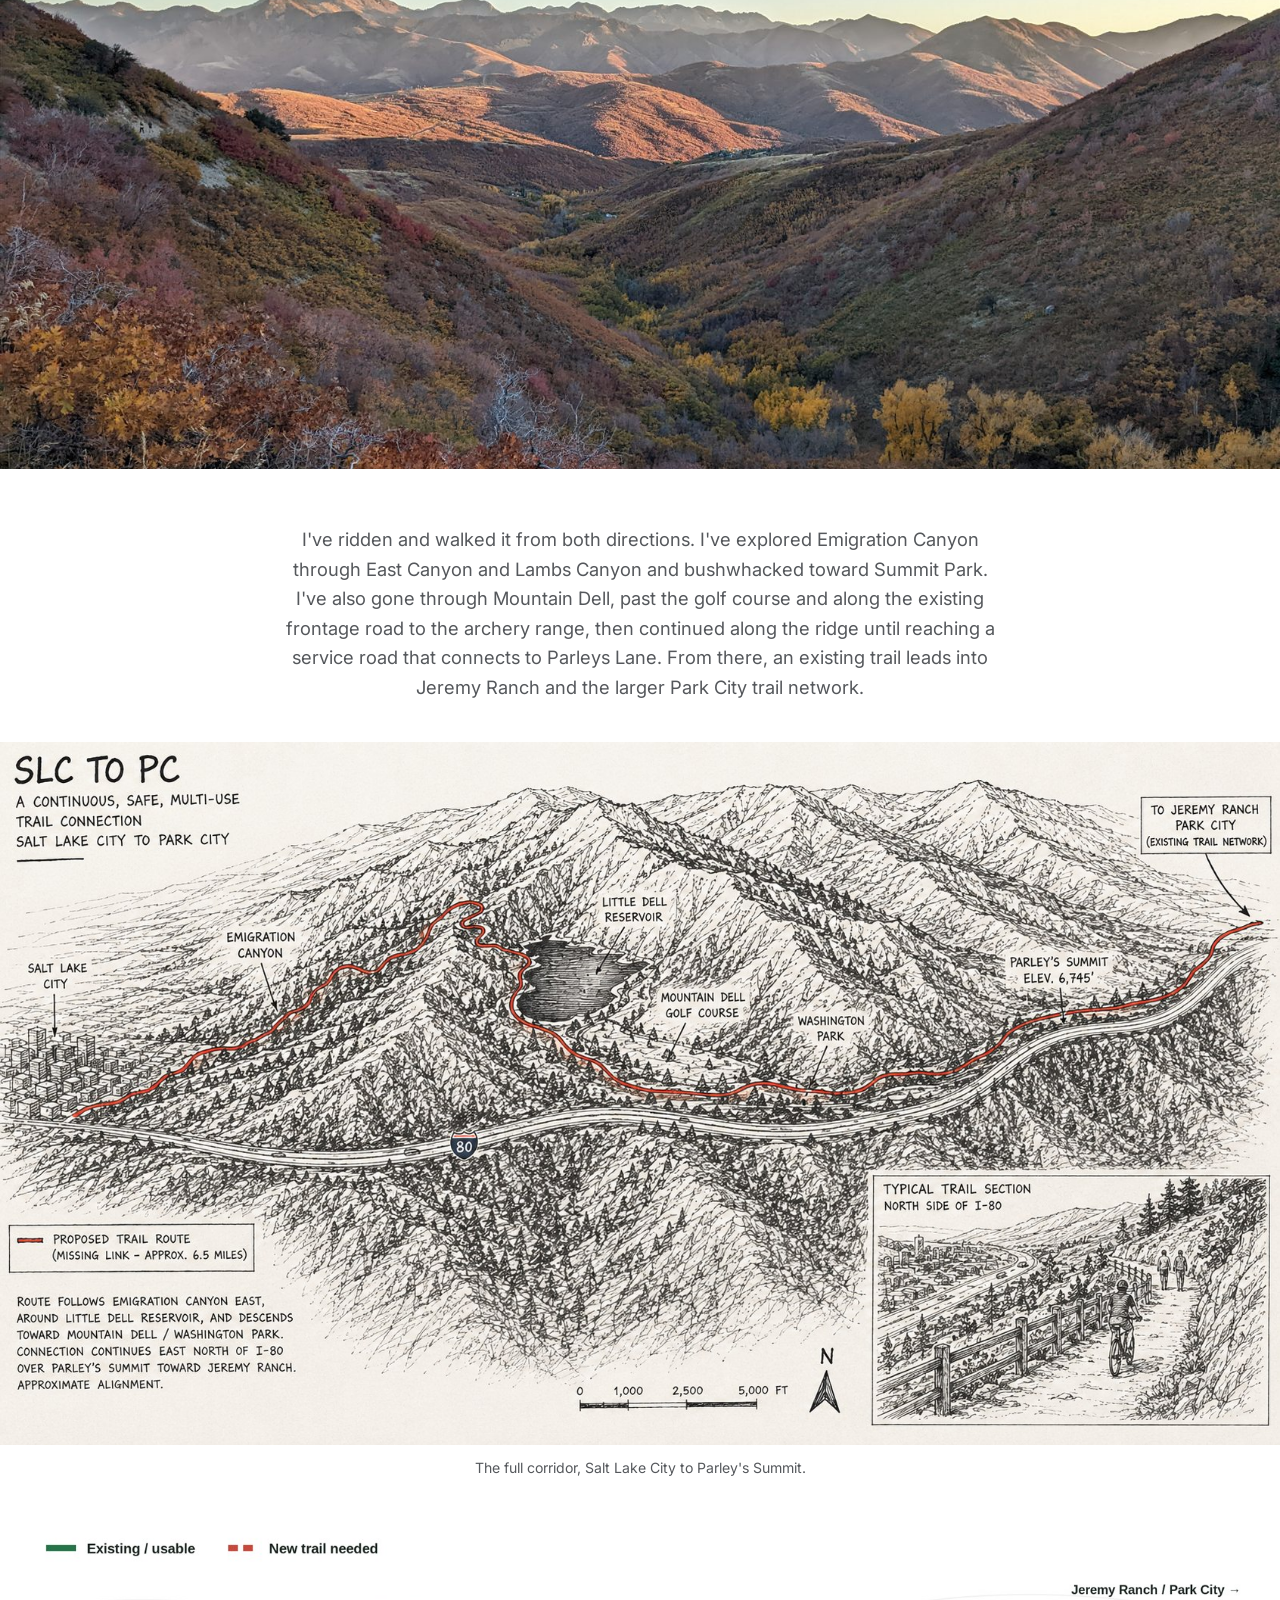
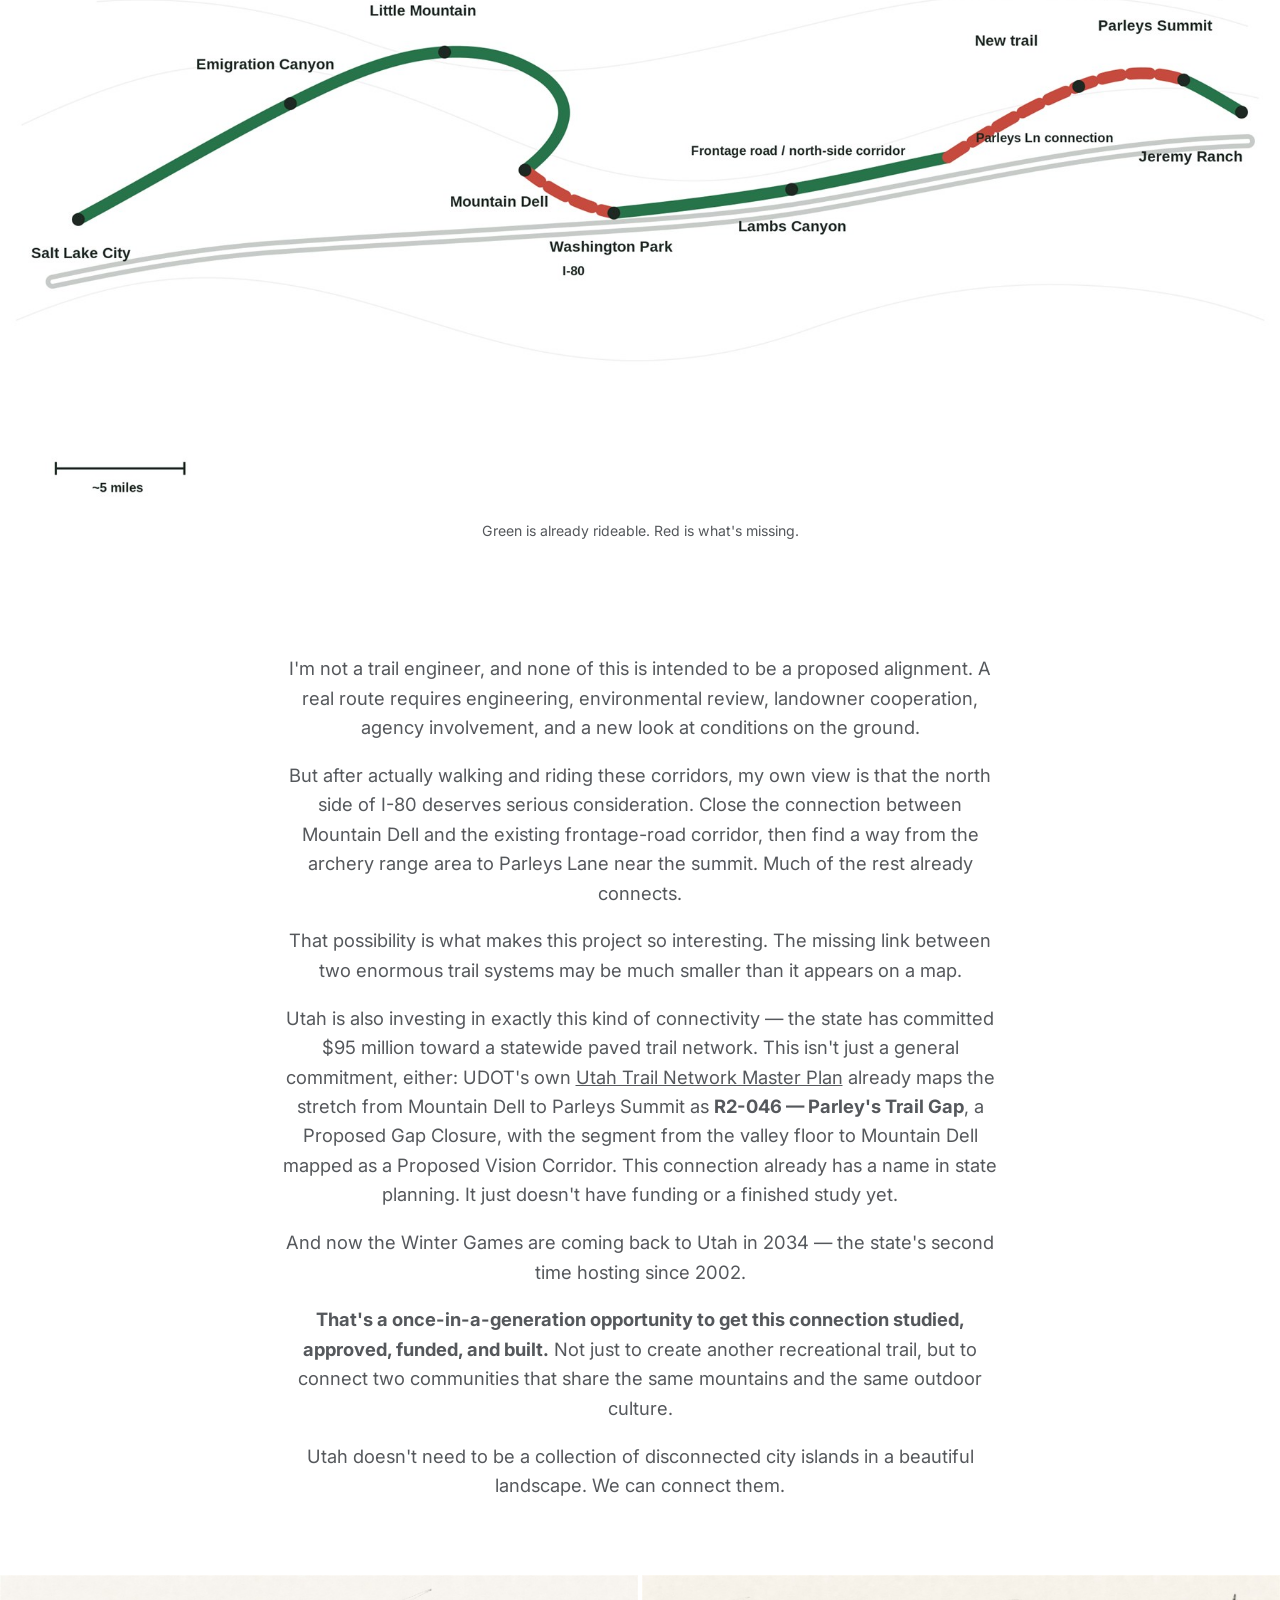
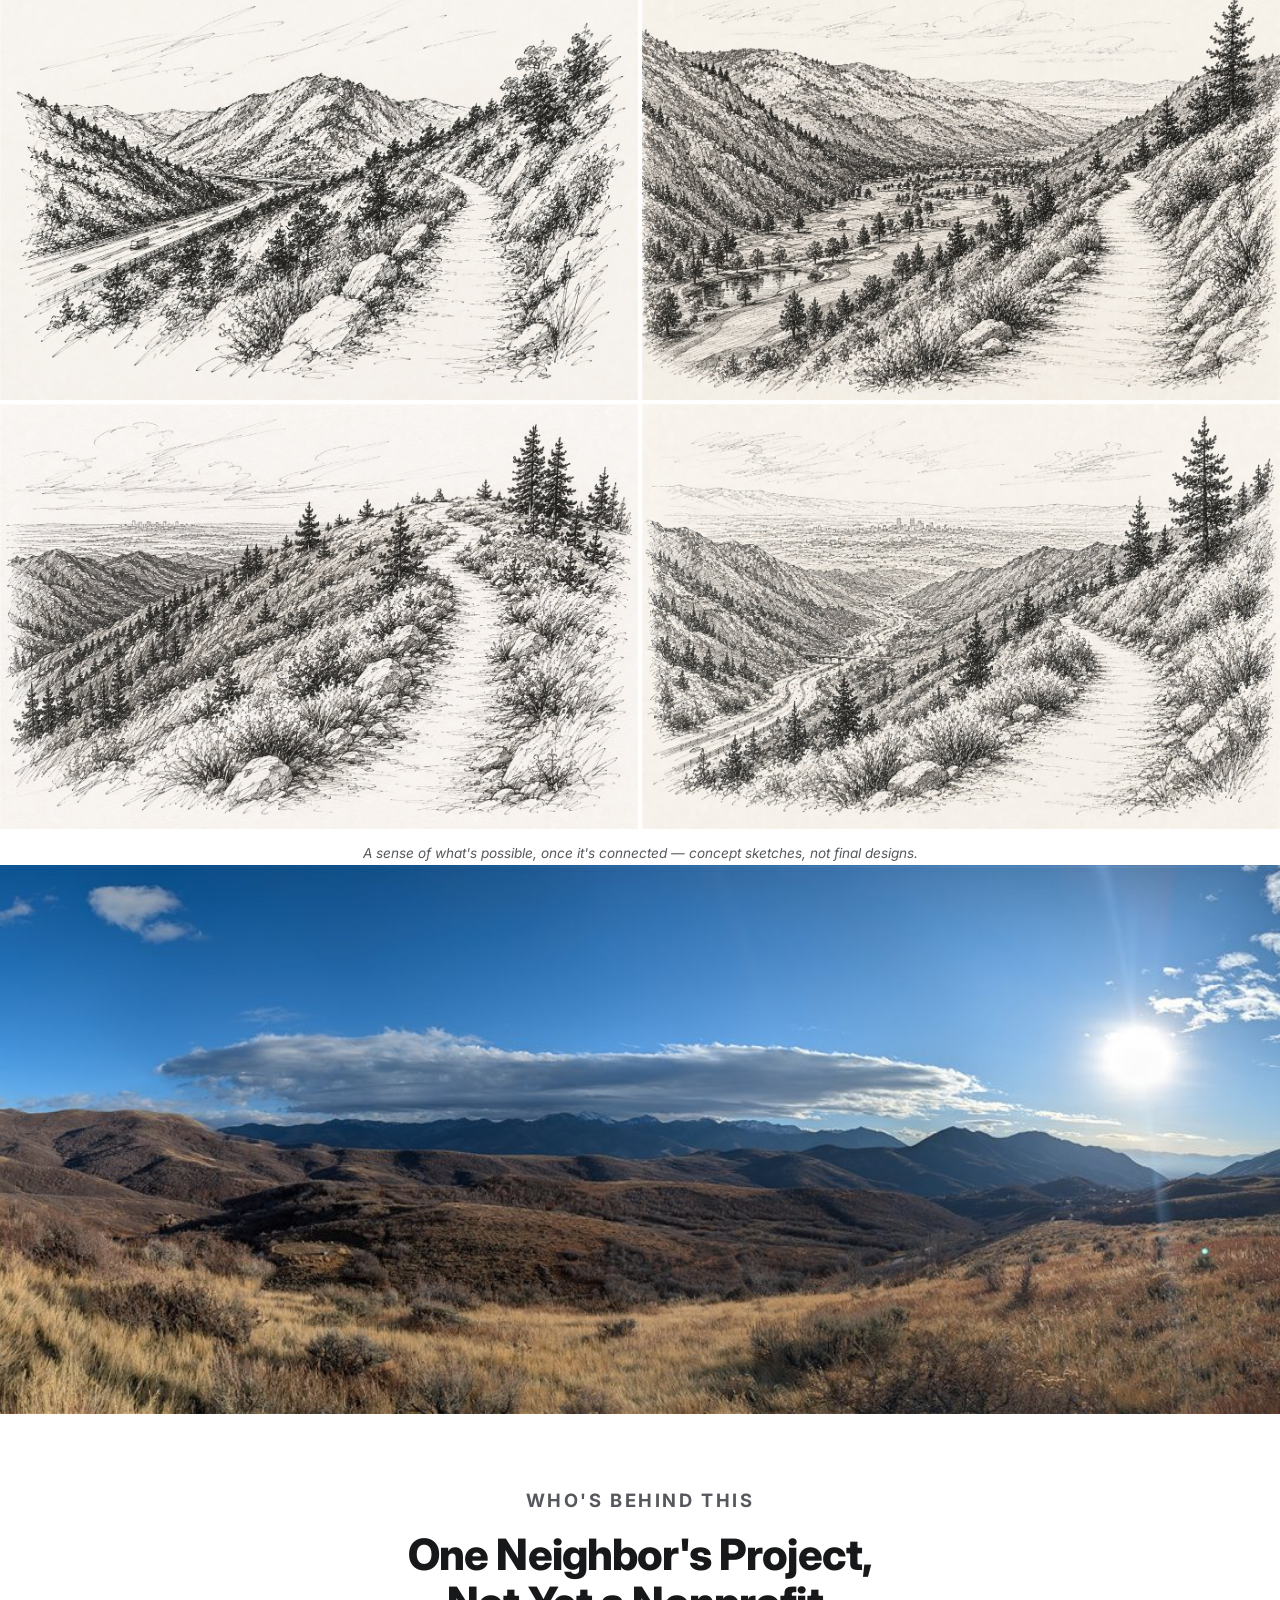
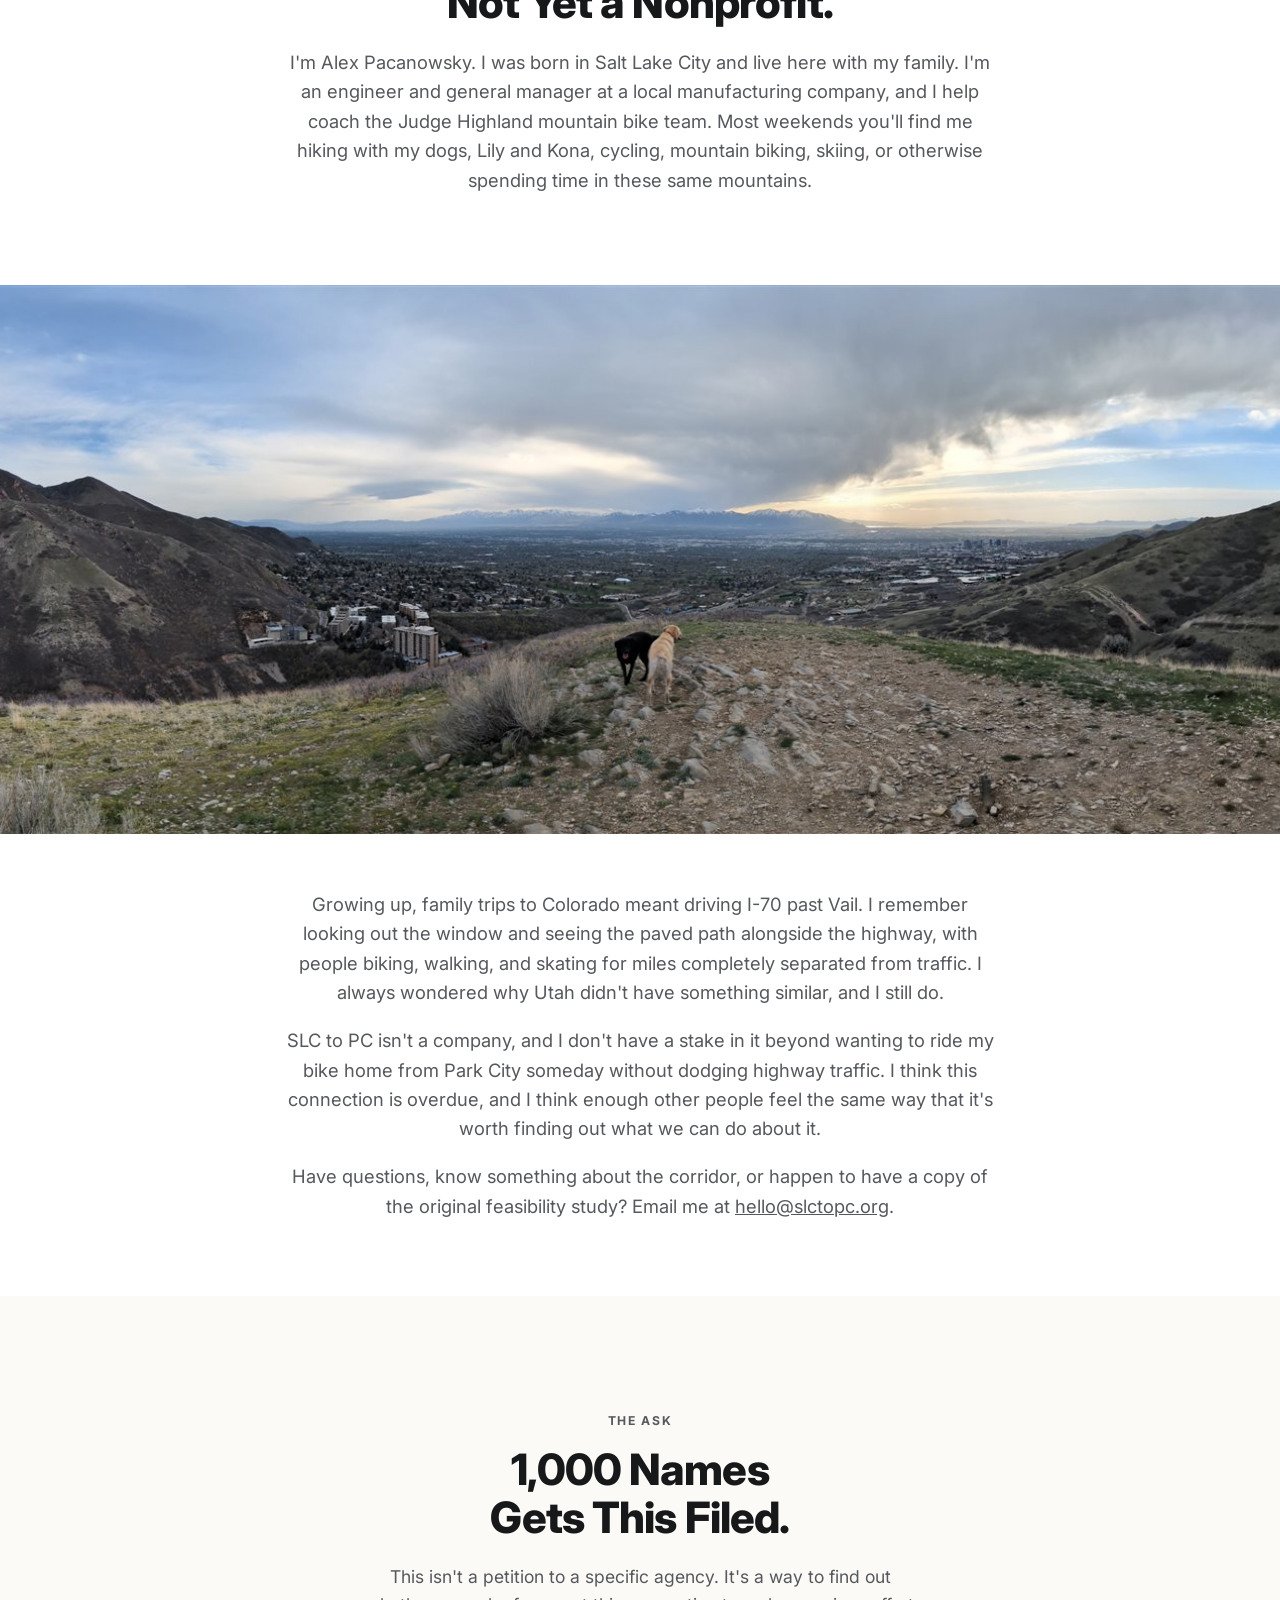
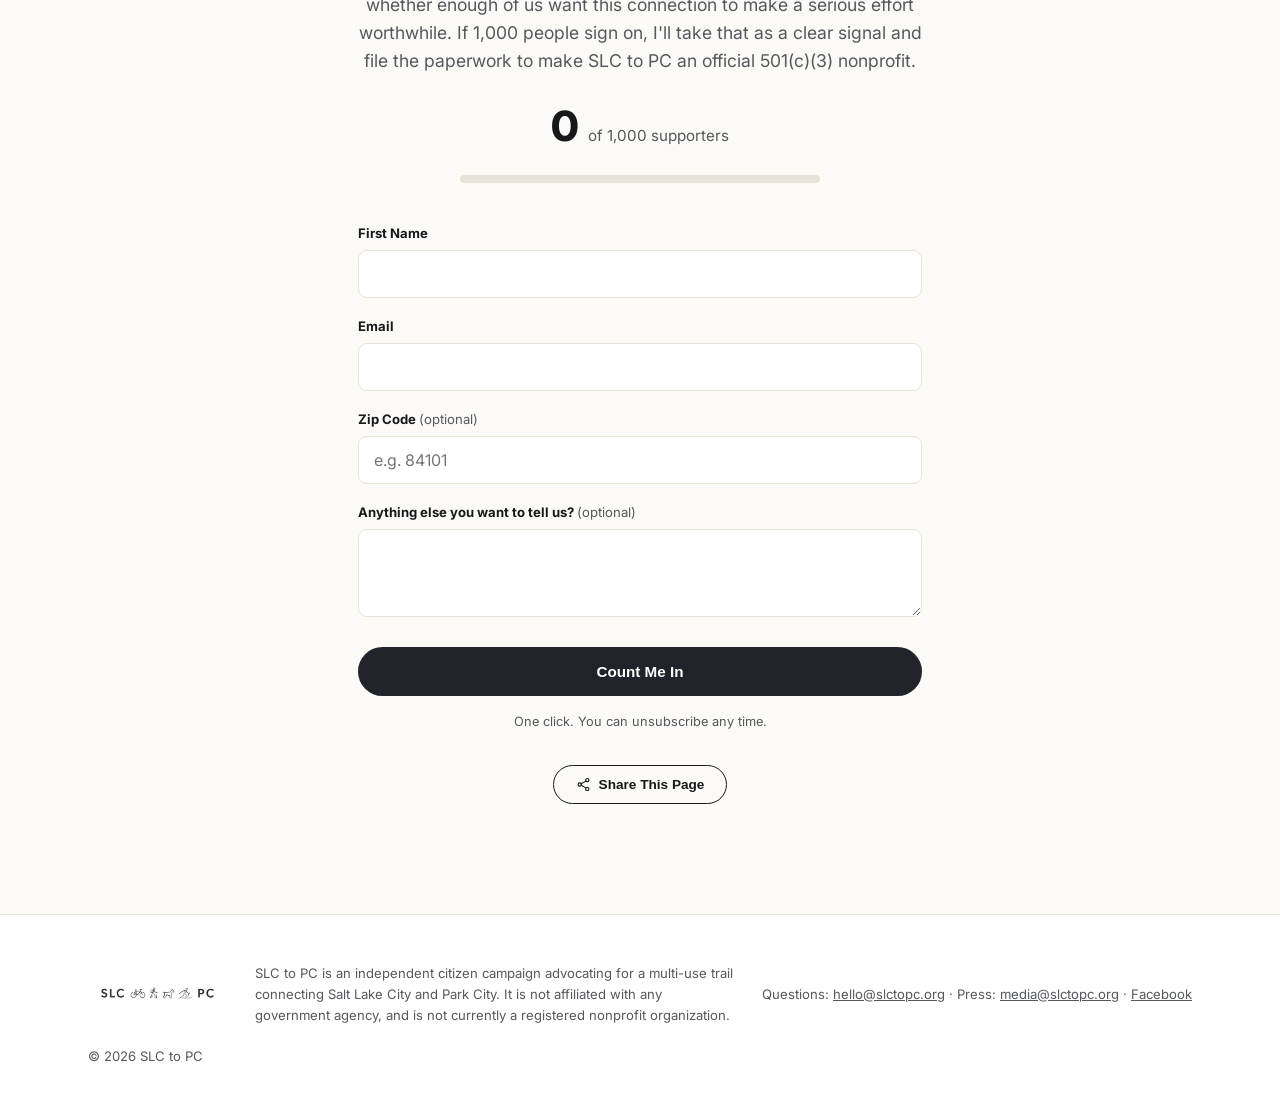
==== commit f7718c18: "Add a share button to the sign-up section Uses the native Web Share API where available, falling bac" ====
--- a/index.html
+++ b/index.html
@@ -283,6 +283,13 @@
         <p>Thanks for backing this. We'll keep you posted as this moves forward.</p>
       </div>
     </form>
+
+    <div class="share-block">
+      <button type="button" class="btn btn-outline btn-sm" id="shareBtn">
+        <svg viewBox="0 0 24 24" fill="none" stroke="currentColor" stroke-width="1.8" stroke-linecap="round" stroke-linejoin="round"><circle cx="18" cy="5" r="2.6"/><circle cx="6" cy="12" r="2.6"/><circle cx="18" cy="19" r="2.6"/><path d="M8.3 10.7L15.7 6.6M8.3 13.3l7.4 4.1"/></svg>
+        <span id="shareBtnLabel">Share This Page</span>
+      </button>
+    </div>
   </div>
 </section>
 
--- a/style.css
+++ b/style.css
@@ -142,6 +142,9 @@
 .signup-success.is-visible { display: block; }
 .signup-success svg { width: 46px; height: 46px; color: var(--ink); margin-bottom: 16px; }
 
+.share-block { text-align: center; margin-top: 32px; }
+.share-block .btn svg { width: 15px; height: 15px; }
+
 /* ---------- Map figures (full-bleed, matches photo-break) ---------- */
 .map-figure { width: 100%; margin: 40px 0 0; }
 .map-figure img { width: 100%; height: auto; display: block; }
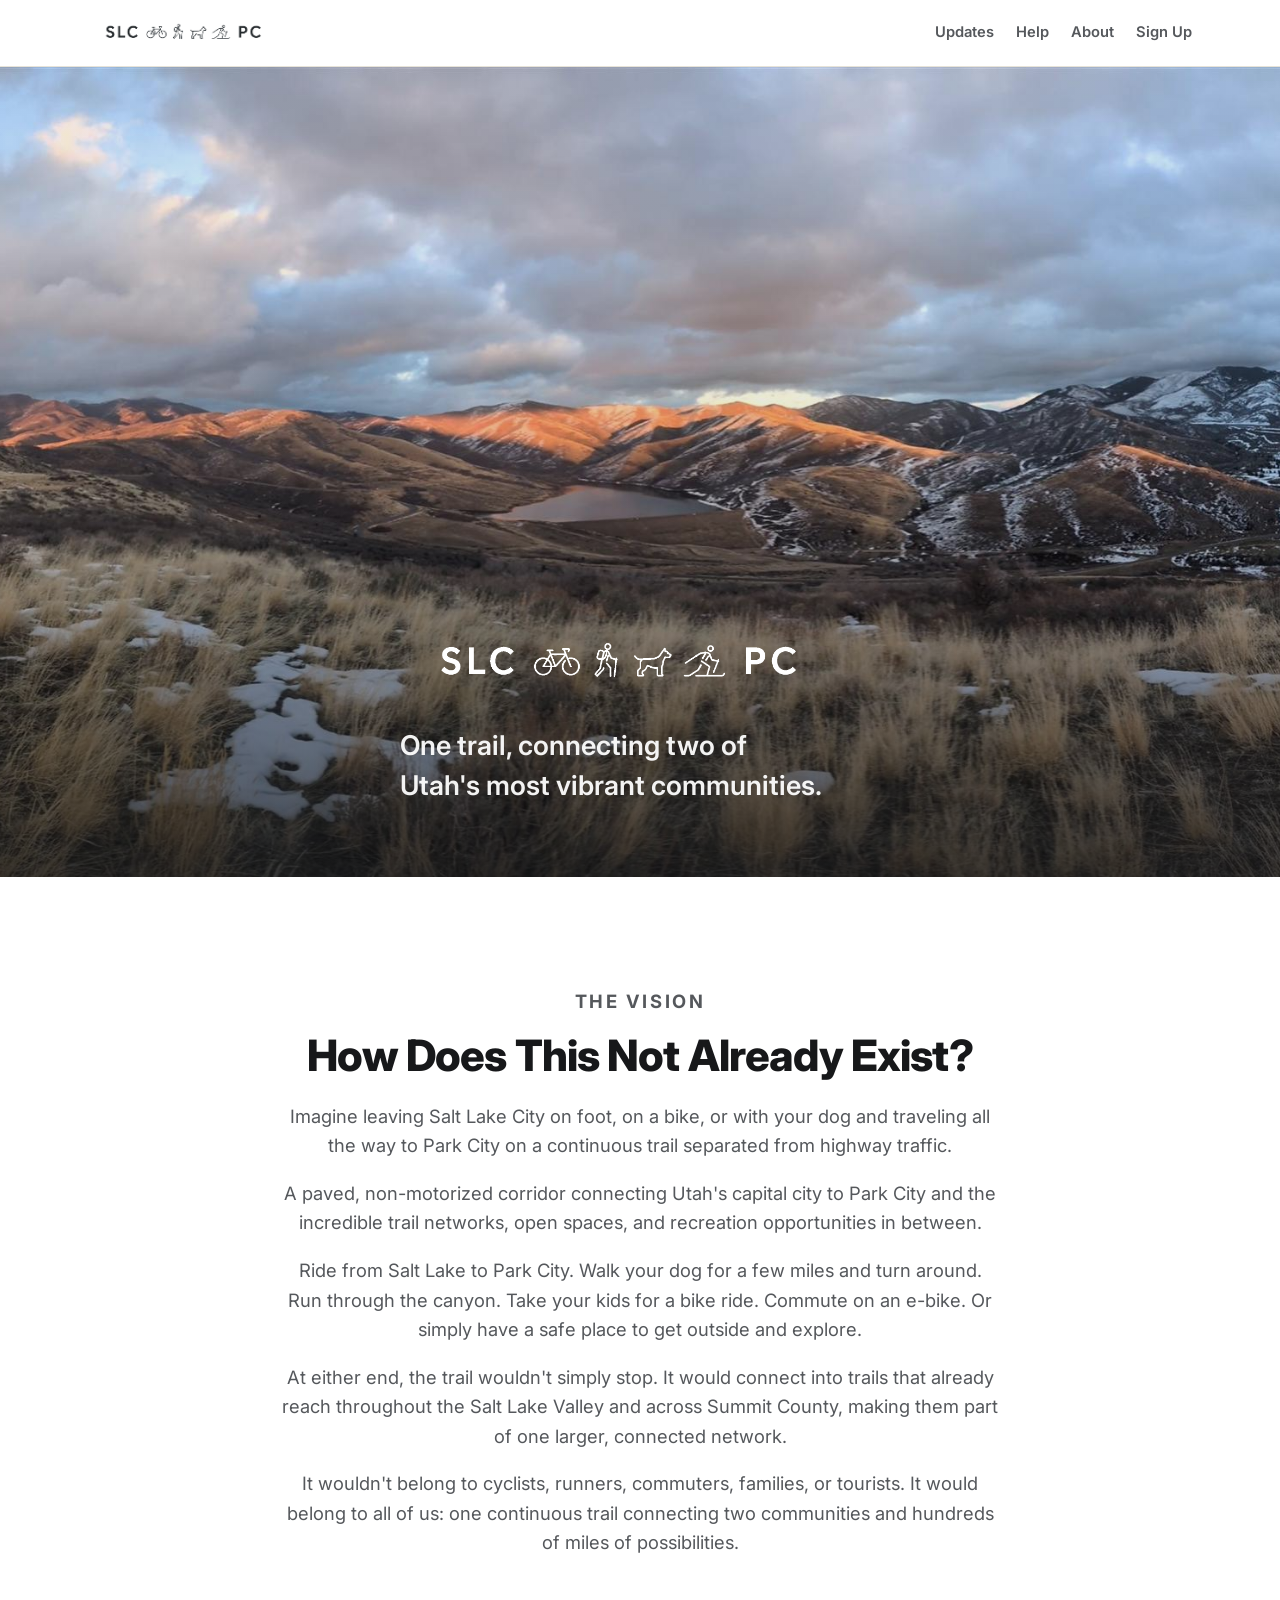
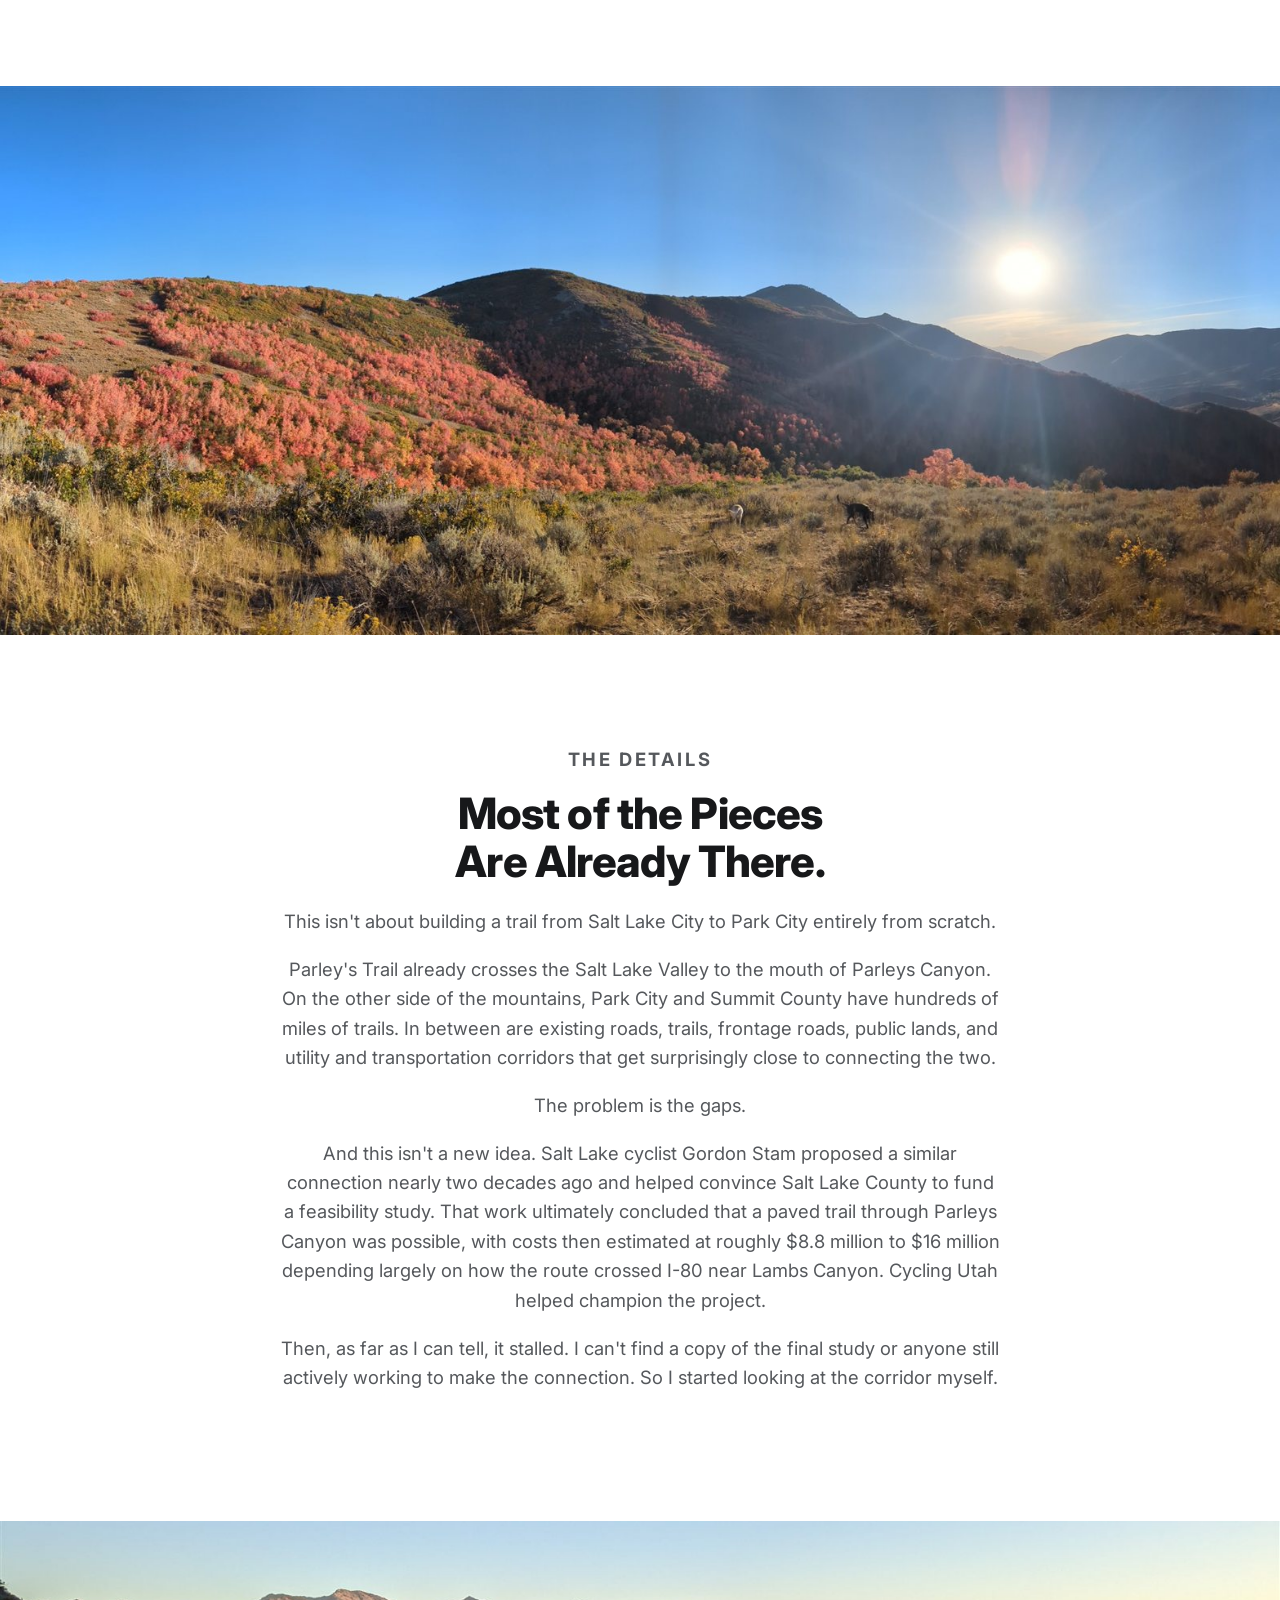
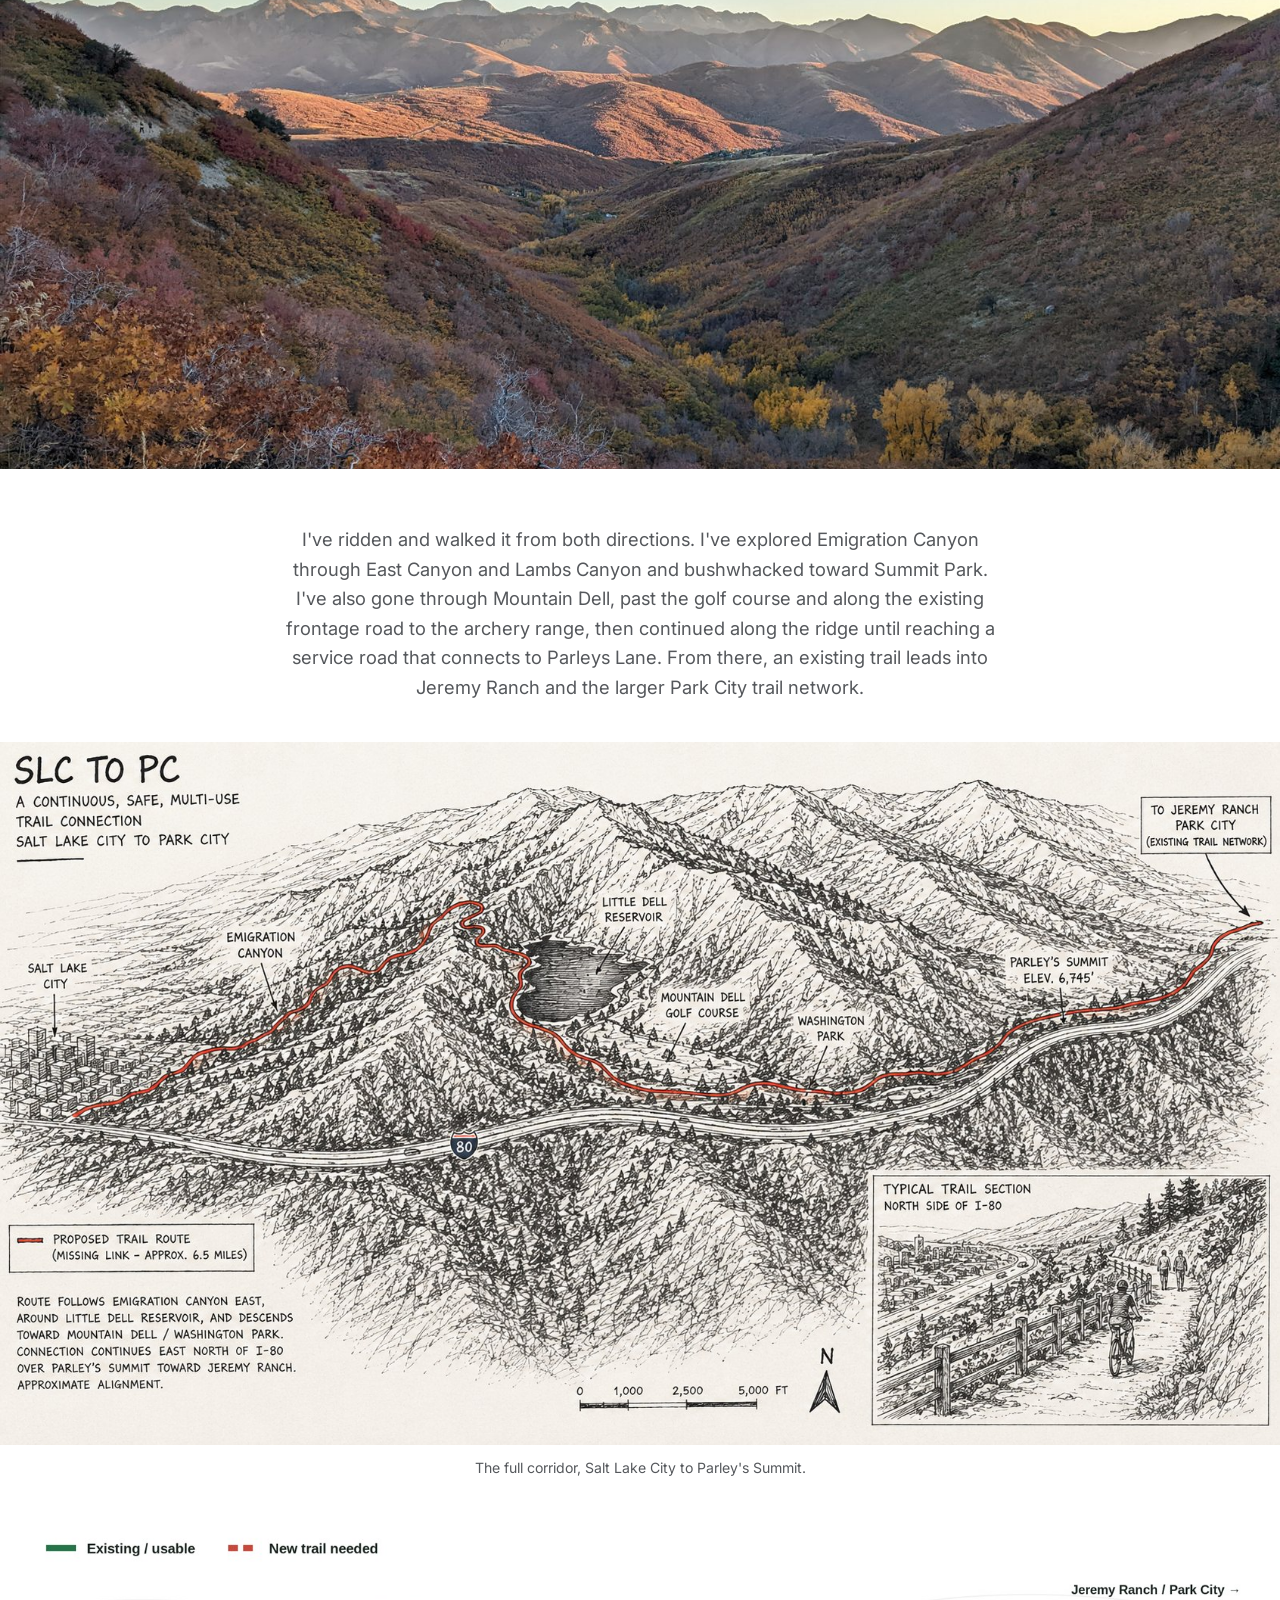
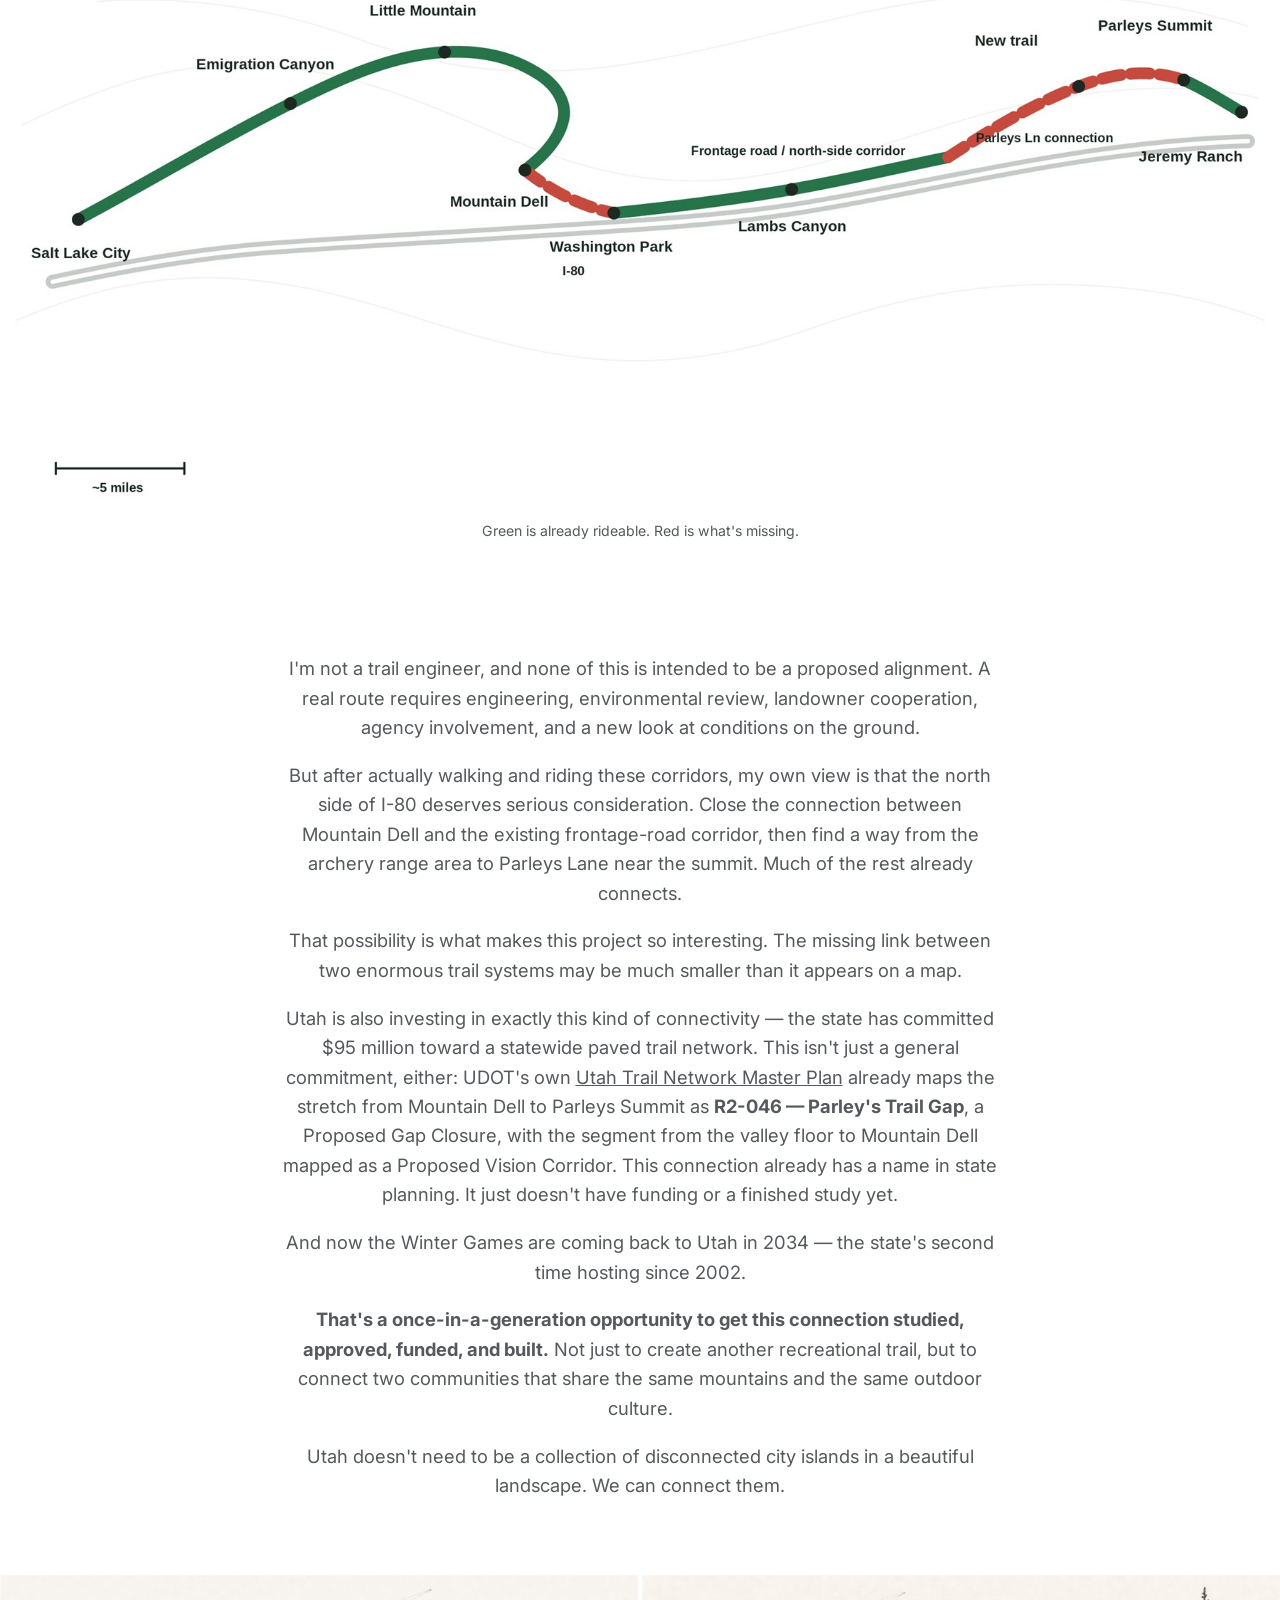
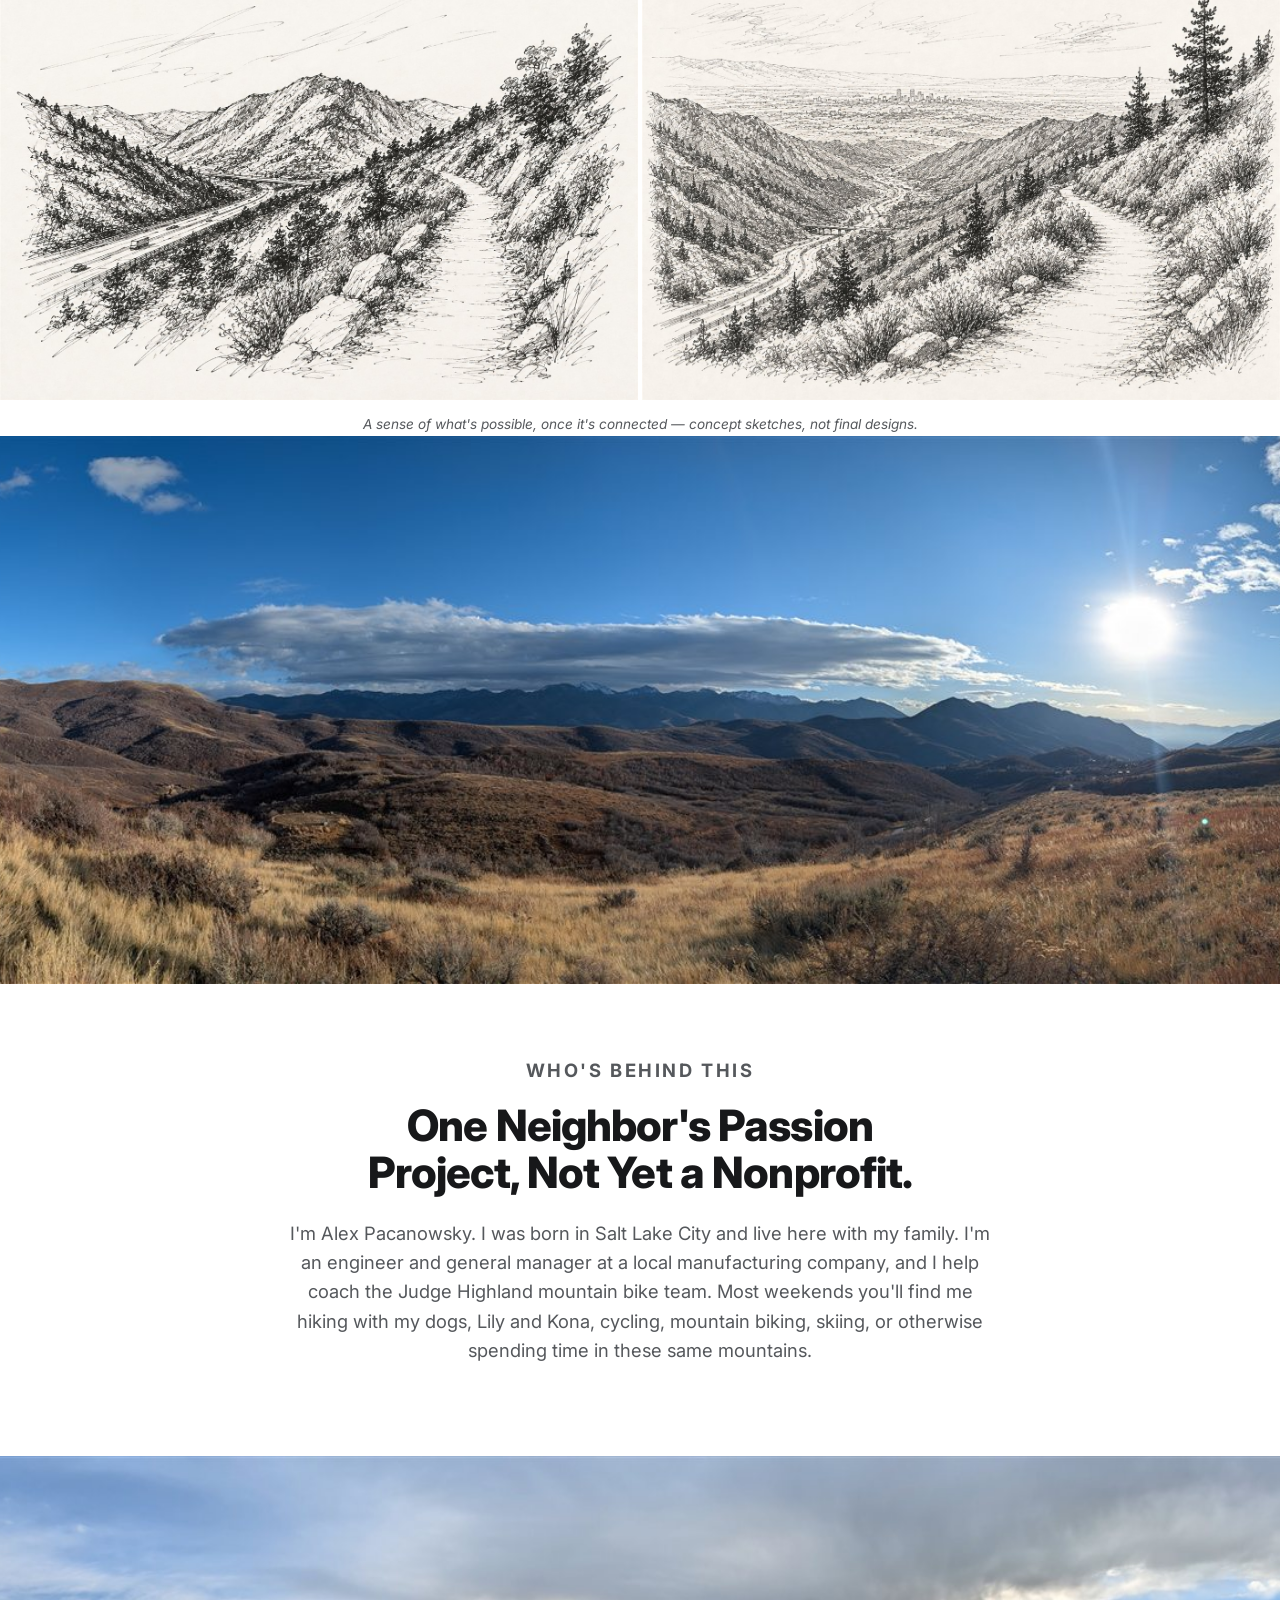
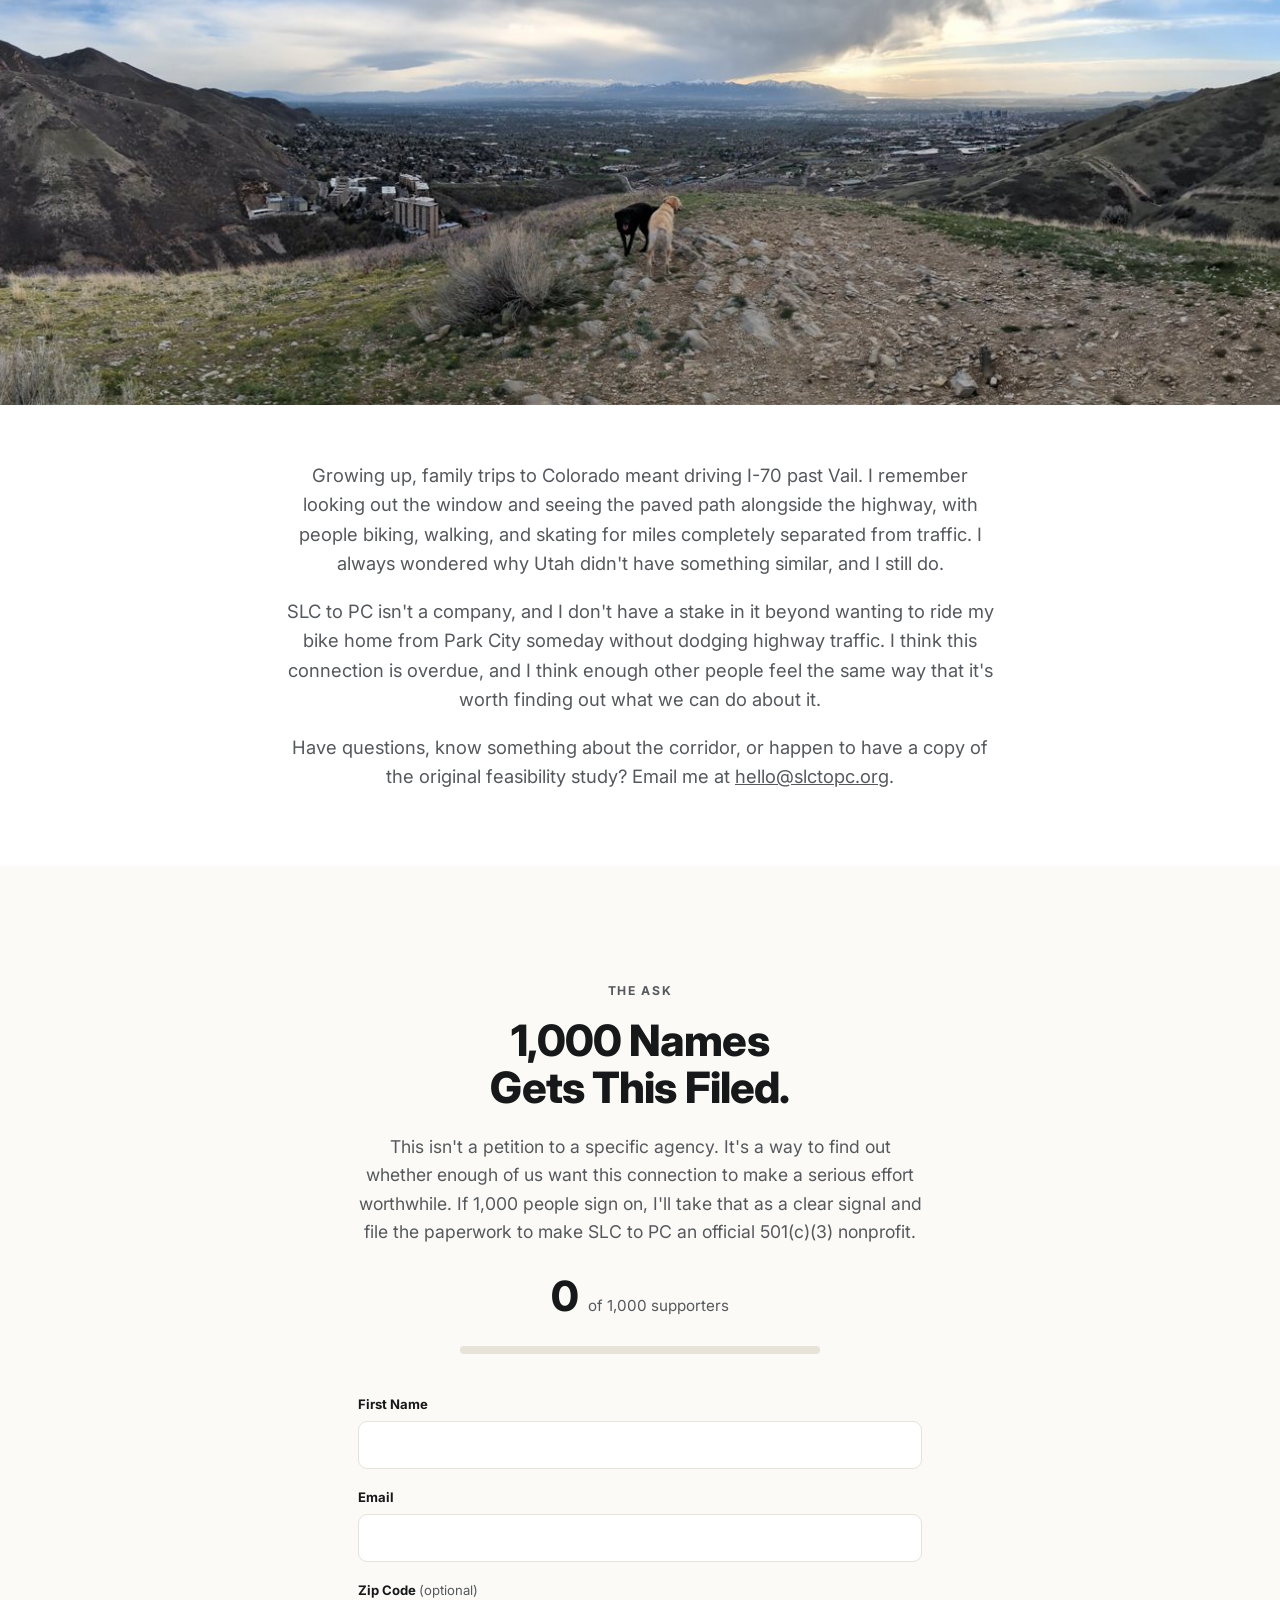
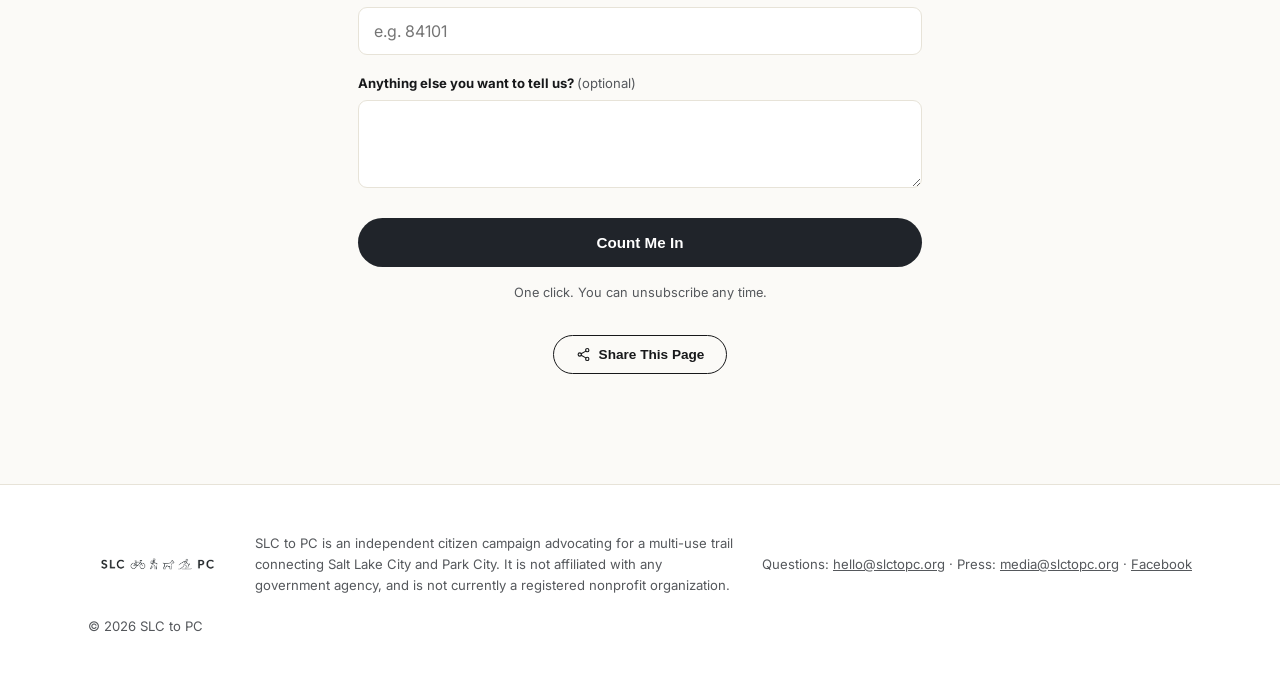
==== commit 3acde64e: "Simplify nav, trim concept sketches, fold Resources into How to Help Nav drops to Updates/Help/About" ====
--- a/index.html
+++ b/index.html
@@ -19,9 +19,6 @@
       <img src="assets/brand/wordmark.png" alt="SLC to PC">
     </a>
     <nav class="main-nav">
-      <a href="#vision">Vision</a>
-      <a href="#details">Details</a>
-      <a href="resources/">Resources</a>
       <a href="updates/">Updates</a>
       <a href="how-to-help/">Help</a>
       <a href="#about">About</a>
@@ -43,7 +40,7 @@
   <div class="container">
     <div class="vision-copy">
       <p class="kicker text-center">The Vision</p>
-      <h2>This Should Already Exist.</h2>
+      <h2>How Does This Not Already Exist?</h2>
       <p>
         Imagine leaving Salt Lake City on foot, on a bike, or with your dog and traveling all the way to Park
         City on a continuous trail separated from highway traffic.
@@ -153,7 +150,7 @@
       <p>
         Utah is also investing in exactly this kind of connectivity — the state has committed $95 million
         toward a statewide paved trail network. This isn't just a general commitment, either: UDOT's own
-        <a href="resources/">Utah Trail Network Master Plan</a> already maps the stretch from Mountain Dell to
+        <a href="how-to-help/#resources">Utah Trail Network Master Plan</a> already maps the stretch from Mountain Dell to
         Parleys Summit as <strong>R2-046 — Parley's Trail Gap</strong>, a Proposed Gap Closure, with the segment
         from the valley floor to Mountain Dell mapped as a Proposed Vision Corridor. This connection already has
         a name in state planning. It just doesn't have funding or a finished study yet.
@@ -179,12 +176,6 @@
     <img loading="lazy" src="assets/vision/vision-1.jpg" alt="Illustrated concept sketch of a trail winding above the Parleys Canyon highway corridor">
   </div>
   <div class="vision-grid-item">
-    <img loading="lazy" src="assets/vision/vision-2.jpg" alt="Illustrated concept sketch of a trail overlooking a meandering mountain valley">
-  </div>
-  <div class="vision-grid-item">
-    <img loading="lazy" src="assets/vision/vision-3.jpg" alt="Illustrated concept sketch of a ridge trail with a trail cairn and the Salt Lake City skyline in the distance">
-  </div>
-  <div class="vision-grid-item">
     <img loading="lazy" src="assets/vision/vision-4.jpg" alt="Illustrated concept sketch of a trail descending toward the Salt Lake valley and highway below">
   </div>
 </div>
@@ -198,7 +189,7 @@
   <div class="container">
     <div class="vision-copy">
       <p class="kicker text-center">Who's Behind This</p>
-      <h2>One Neighbor's Project, Not Yet a Nonprofit.</h2>
+      <h2>One Neighbor's Passion Project, Not Yet a Nonprofit.</h2>
       <p>
         I'm Alex Pacanowsky. I was born in Salt Lake City and live here with my family. I'm an engineer and
         general manager at a local manufacturing company, and I help coach the Judge Highland mountain bike
